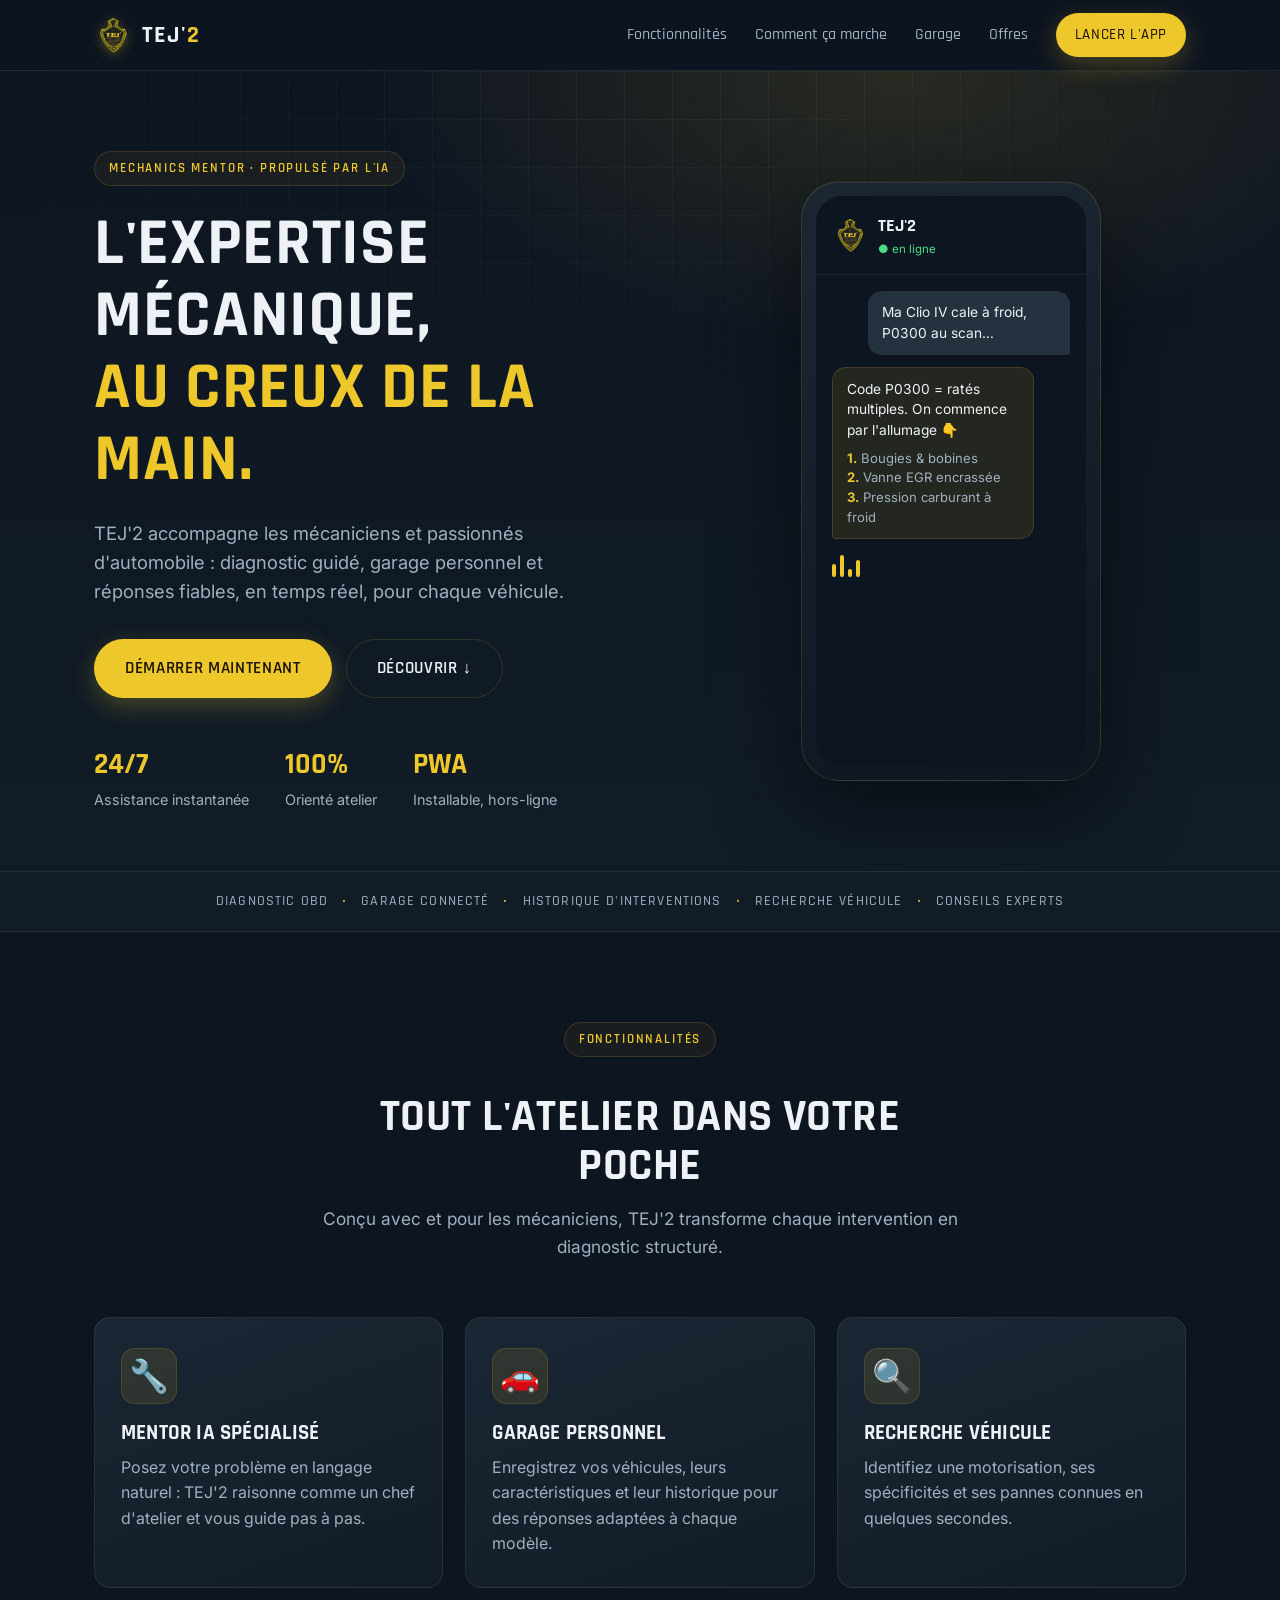
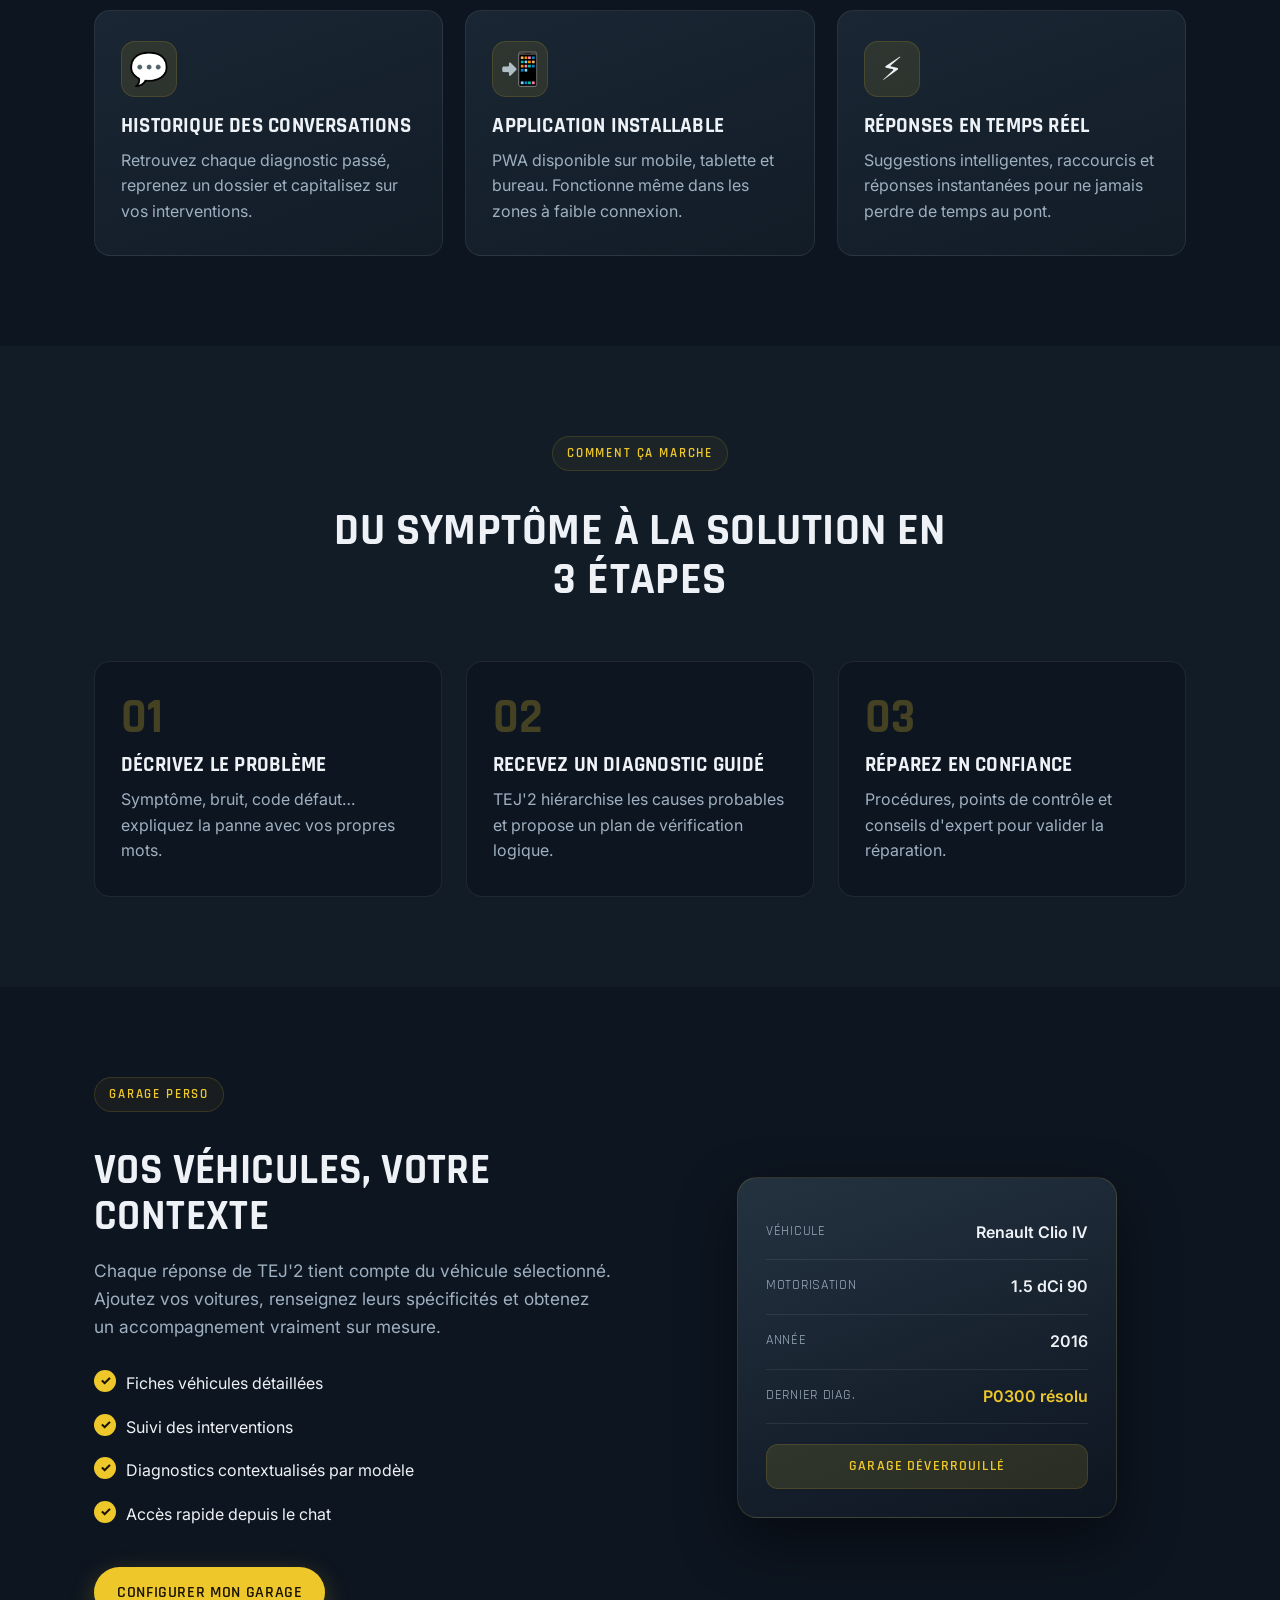
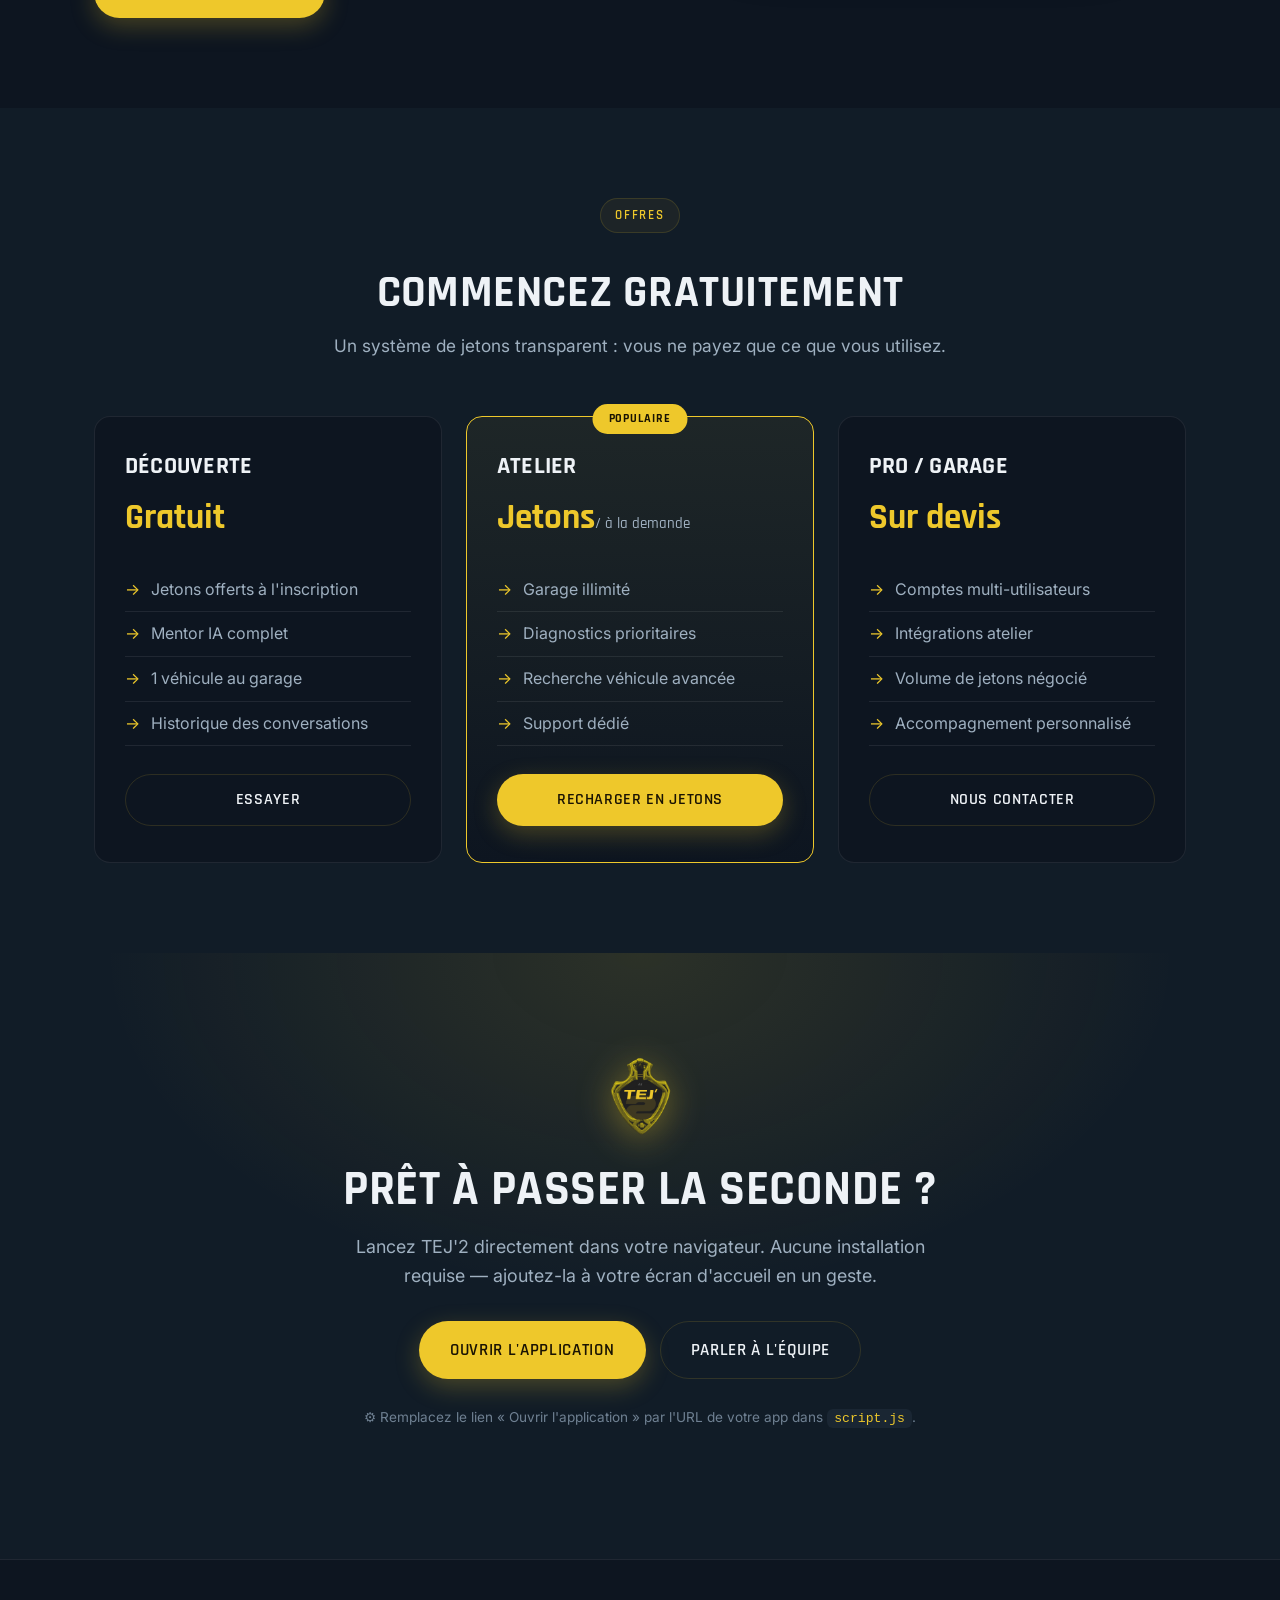
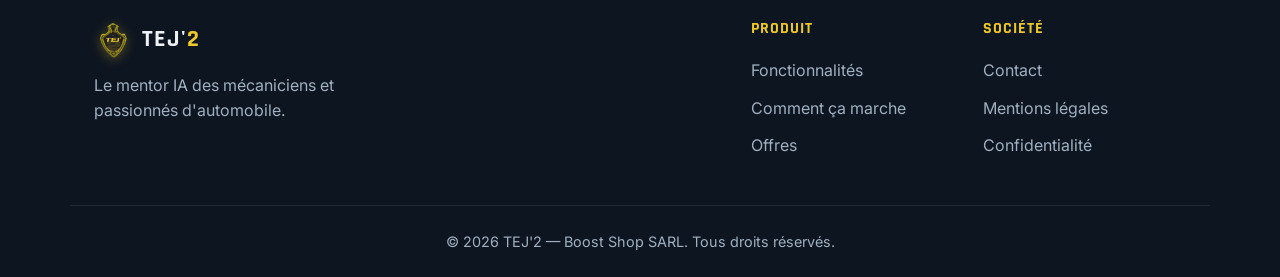
==== docs/index.html @ fa189ab8 "Init: site institutionnel TEJ'2 (GitHub Pages /docs) Site vitrine statique responsive (charte navy/o" ====
<!DOCTYPE html>
<html lang="fr">
<head>
  <meta charset="UTF-8" />
  <meta name="viewport" content="width=device-width, initial-scale=1.0" />
  <meta name="theme-color" content="#0d1520" />
  <title>TEJ'2 — Le mentor IA des mécaniciens</title>
  <meta name="description" content="TEJ'2 est l'assistant intelligent dédié à l'automobile : diagnostic guidé, garage personnel et expertise mécanique au creux de la main." />

  <!-- Open Graph -->
  <meta property="og:type" content="website" />
  <meta property="og:title" content="TEJ'2 — Le mentor IA des mécaniciens" />
  <meta property="og:description" content="Diagnostic guidé, garage personnel et expertise mécanique au creux de la main." />
  <meta property="og:image" content="assets/icon-512.png" />

  <link rel="icon" type="image/png" href="assets/tej-logo.png" />
  <link rel="apple-touch-icon" href="assets/apple-touch-icon.png" />

  <link rel="preconnect" href="https://fonts.googleapis.com" />
  <link rel="preconnect" href="https://fonts.gstatic.com" crossorigin />
  <link href="https://fonts.googleapis.com/css2?family=Rajdhani:wght@400;500;600;700&family=Inter:wght@400;500;600&display=swap" rel="stylesheet" />

  <link rel="stylesheet" href="styles.css" />
</head>
<body>

  <!-- ===== Header ===== -->
  <header class="site-header" id="header">
    <div class="container header-inner">
      <a href="#" class="brand" aria-label="TEJ'2 accueil">
        <img src="assets/tej-logo.png" alt="Logo TEJ'2" class="brand-logo" />
        <span class="brand-name">TEJ'<span class="accent">2</span></span>
      </a>

      <nav class="nav" id="nav">
        <a href="#features">Fonctionnalités</a>
        <a href="#how">Comment ça marche</a>
        <a href="#garage">Garage</a>
        <a href="#pricing">Offres</a>
        <a href="#download" class="btn btn-primary nav-cta">Lancer l'app</a>
      </nav>

      <button class="nav-toggle" id="navToggle" aria-label="Menu" aria-expanded="false">
        <span></span><span></span><span></span>
      </button>
    </div>
  </header>

  <!-- ===== Hero ===== -->
  <section class="hero">
    <div class="hero-grid-bg" aria-hidden="true"></div>
    <div class="container hero-inner">
      <div class="hero-content">
        <span class="eyebrow">Mechanics Mentor · Propulsé par l'IA</span>
        <h1>L'expertise mécanique,<br><span class="accent">au creux de la main.</span></h1>
        <p class="hero-sub">
          TEJ'2 accompagne les mécaniciens et passionnés d'automobile : diagnostic guidé,
          garage personnel et réponses fiables, en temps réel, pour chaque véhicule.
        </p>
        <div class="hero-actions">
          <a href="#download" class="btn btn-primary btn-lg">Démarrer maintenant</a>
          <a href="#features" class="btn btn-ghost btn-lg">Découvrir &darr;</a>
        </div>
        <ul class="hero-stats">
          <li><strong>24/7</strong><span>Assistance instantanée</span></li>
          <li><strong>100%</strong><span>Orienté atelier</span></li>
          <li><strong>PWA</strong><span>Installable, hors-ligne</span></li>
        </ul>
      </div>

      <div class="hero-visual" aria-hidden="true">
        <div class="phone">
          <div class="phone-glow"></div>
          <div class="phone-screen">
            <div class="chat-head">
              <img src="assets/tej-logo.png" alt="" />
              <div>
                <p class="ch-name">TEJ'2</p>
                <p class="ch-status">● en ligne</p>
              </div>
            </div>
            <div class="chat-body">
              <div class="bubble user">Ma Clio IV cale à froid, P0300 au scan…</div>
              <div class="bubble bot">
                Code P0300 = ratés multiples. On commence par l'allumage 👇
                <span class="bot-list">
                  <i>1.</i> Bougies & bobines<br>
                  <i>2.</i> Vanne EGR encrassée<br>
                  <i>3.</i> Pression carburant à froid
                </span>
              </div>
              <div class="bars"><span></span><span></span><span></span><span></span></div>
            </div>
          </div>
        </div>
      </div>
    </div>
  </section>

  <!-- ===== Trust strip ===== -->
  <div class="strip">
    <div class="container strip-inner">
      <span>Diagnostic OBD</span><span>•</span>
      <span>Garage connecté</span><span>•</span>
      <span>Historique d'interventions</span><span>•</span>
      <span>Recherche véhicule</span><span>•</span>
      <span>Conseils experts</span>
    </div>
  </div>

  <!-- ===== Features ===== -->
  <section class="section" id="features">
    <div class="container">
      <div class="section-head">
        <span class="eyebrow">Fonctionnalités</span>
        <h2>Tout l'atelier dans votre poche</h2>
        <p>Conçu avec et pour les mécaniciens, TEJ'2 transforme chaque intervention en diagnostic structuré.</p>
      </div>

      <div class="cards">
        <article class="card">
          <div class="card-icon">🔧</div>
          <h3>Mentor IA spécialisé</h3>
          <p>Posez votre problème en langage naturel : TEJ'2 raisonne comme un chef d'atelier et vous guide pas à pas.</p>
        </article>
        <article class="card">
          <div class="card-icon">🚗</div>
          <h3>Garage personnel</h3>
          <p>Enregistrez vos véhicules, leurs caractéristiques et leur historique pour des réponses adaptées à chaque modèle.</p>
        </article>
        <article class="card">
          <div class="card-icon">🔍</div>
          <h3>Recherche véhicule</h3>
          <p>Identifiez une motorisation, ses spécificités et ses pannes connues en quelques secondes.</p>
        </article>
        <article class="card">
          <div class="card-icon">💬</div>
          <h3>Historique des conversations</h3>
          <p>Retrouvez chaque diagnostic passé, reprenez un dossier et capitalisez sur vos interventions.</p>
        </article>
        <article class="card">
          <div class="card-icon">📲</div>
          <h3>Application installable</h3>
          <p>PWA disponible sur mobile, tablette et bureau. Fonctionne même dans les zones à faible connexion.</p>
        </article>
        <article class="card">
          <div class="card-icon">⚡</div>
          <h3>Réponses en temps réel</h3>
          <p>Suggestions intelligentes, raccourcis et réponses instantanées pour ne jamais perdre de temps au pont.</p>
        </article>
      </div>
    </div>
  </section>

  <!-- ===== How it works ===== -->
  <section class="section section-alt" id="how">
    <div class="container">
      <div class="section-head">
        <span class="eyebrow">Comment ça marche</span>
        <h2>Du symptôme à la solution en 3 étapes</h2>
      </div>

      <div class="steps">
        <div class="step">
          <span class="step-num">01</span>
          <h3>Décrivez le problème</h3>
          <p>Symptôme, bruit, code défaut… expliquez la panne avec vos propres mots.</p>
        </div>
        <div class="step">
          <span class="step-num">02</span>
          <h3>Recevez un diagnostic guidé</h3>
          <p>TEJ'2 hiérarchise les causes probables et propose un plan de vérification logique.</p>
        </div>
        <div class="step">
          <span class="step-num">03</span>
          <h3>Réparez en confiance</h3>
          <p>Procédures, points de contrôle et conseils d'expert pour valider la réparation.</p>
        </div>
      </div>
    </div>
  </section>

  <!-- ===== Garage showcase ===== -->
  <section class="section" id="garage">
    <div class="container split">
      <div class="split-text">
        <span class="eyebrow">Garage Perso</span>
        <h2>Vos véhicules, votre contexte</h2>
        <p>
          Chaque réponse de TEJ'2 tient compte du véhicule sélectionné. Ajoutez vos voitures,
          renseignez leurs spécificités et obtenez un accompagnement vraiment sur mesure.
        </p>
        <ul class="checklist">
          <li>Fiches véhicules détaillées</li>
          <li>Suivi des interventions</li>
          <li>Diagnostics contextualisés par modèle</li>
          <li>Accès rapide depuis le chat</li>
        </ul>
        <a href="#download" class="btn btn-primary">Configurer mon garage</a>
      </div>
      <div class="split-visual">
        <div class="garage-card">
          <div class="gc-row"><span class="gc-key">Véhicule</span><span class="gc-val">Renault Clio IV</span></div>
          <div class="gc-row"><span class="gc-key">Motorisation</span><span class="gc-val">1.5 dCi 90</span></div>
          <div class="gc-row"><span class="gc-key">Année</span><span class="gc-val">2016</span></div>
          <div class="gc-row"><span class="gc-key">Dernier diag.</span><span class="gc-val accent">P0300 résolu</span></div>
          <div class="gc-badge">Garage déverrouillé</div>
        </div>
      </div>
    </div>
  </section>

  <!-- ===== Pricing ===== -->
  <section class="section section-alt" id="pricing">
    <div class="container">
      <div class="section-head">
        <span class="eyebrow">Offres</span>
        <h2>Commencez gratuitement</h2>
        <p>Un système de jetons transparent : vous ne payez que ce que vous utilisez.</p>
      </div>

      <div class="pricing">
        <article class="plan">
          <h3>Découverte</h3>
          <p class="price">Gratuit</p>
          <ul>
            <li>Jetons offerts à l'inscription</li>
            <li>Mentor IA complet</li>
            <li>1 véhicule au garage</li>
            <li>Historique des conversations</li>
          </ul>
          <a href="#download" class="btn btn-ghost">Essayer</a>
        </article>

        <article class="plan plan-featured">
          <span class="plan-tag">Populaire</span>
          <h3>Atelier</h3>
          <p class="price">Jetons<span>/ à la demande</span></p>
          <ul>
            <li>Garage illimité</li>
            <li>Diagnostics prioritaires</li>
            <li>Recherche véhicule avancée</li>
            <li>Support dédié</li>
          </ul>
          <a href="#download" class="btn btn-primary">Recharger en jetons</a>
        </article>

        <article class="plan">
          <h3>Pro / Garage</h3>
          <p class="price">Sur devis</p>
          <ul>
            <li>Comptes multi-utilisateurs</li>
            <li>Intégrations atelier</li>
            <li>Volume de jetons négocié</li>
            <li>Accompagnement personnalisé</li>
          </ul>
          <a href="#contact" class="btn btn-ghost">Nous contacter</a>
        </article>
      </div>
    </div>
  </section>

  <!-- ===== Download / CTA ===== -->
  <section class="cta" id="download">
    <div class="container cta-inner">
      <img src="assets/tej-logo.png" alt="" class="cta-logo" />
      <h2>Prêt à passer la seconde&nbsp;?</h2>
      <p>Lancez TEJ'2 directement dans votre navigateur. Aucune installation requise — ajoutez-la à votre écran d'accueil en un geste.</p>
      <div class="hero-actions">
        <a href="#" class="btn btn-primary btn-lg" id="launchApp">Ouvrir l'application</a>
        <a href="#contact" class="btn btn-ghost btn-lg">Parler à l'équipe</a>
      </div>
      <p class="cta-note">⚙️ Remplacez le lien « Ouvrir l'application » par l'URL de votre app dans <code>script.js</code>.</p>
    </div>
  </section>

  <!-- ===== Footer ===== -->
  <footer class="footer" id="contact">
    <div class="container footer-inner">
      <div class="footer-brand">
        <a href="#" class="brand">
          <img src="assets/tej-logo.png" alt="Logo TEJ'2" class="brand-logo" />
          <span class="brand-name">TEJ'<span class="accent">2</span></span>
        </a>
        <p>Le mentor IA des mécaniciens et passionnés d'automobile.</p>
      </div>
      <div class="footer-cols">
        <div>
          <h4>Produit</h4>
          <a href="#features">Fonctionnalités</a>
          <a href="#how">Comment ça marche</a>
          <a href="#pricing">Offres</a>
        </div>
        <div>
          <h4>Société</h4>
          <a href="mailto:boostshop33@gmail.com">Contact</a>
          <a href="#">Mentions légales</a>
          <a href="#">Confidentialité</a>
        </div>
      </div>
    </div>
    <div class="container footer-bottom">
      <p>© <span id="year"></span> TEJ'2 — Boost Shop SARL. Tous droits réservés.</p>
    </div>
  </footer>

  <script src="script.js"></script>
</body>
</html>
---- docs/styles.css ----
/* ===== TEJ'2 — Institutional site ===== */
:root {
  --bg:        #0d1520;
  --bg-2:      #111c27;
  --panel:     #1a2633;
  --panel-2:   #243240;
  --line:      rgba(238, 200, 43, 0.14);
  --line-soft: rgba(255, 255, 255, 0.08);
  --gold:      #EEC82B;
  --gold-soft: #f5d444;
  --text:      #eef2f6;
  --muted:     #9fb0c0;
  --radius:    16px;
  --maxw:      1140px;
  --font-head: "Rajdhani", sans-serif;
  --font-body: "Inter", system-ui, sans-serif;
}

* { box-sizing: border-box; margin: 0; padding: 0; }

html { scroll-behavior: smooth; }

body {
  background: var(--bg);
  color: var(--text);
  font-family: var(--font-body);
  line-height: 1.6;
  -webkit-font-smoothing: antialiased;
  overflow-x: hidden;
}

.container { width: 100%; max-width: var(--maxw); margin: 0 auto; padding: 0 24px; }

h1, h2, h3, h4 { font-family: var(--font-head); font-weight: 700; line-height: 1.1; letter-spacing: 0.01em; }
.accent { color: var(--gold); }

a { color: inherit; text-decoration: none; }

::-webkit-scrollbar { width: 10px; }
::-webkit-scrollbar-track { background: var(--bg-2); }
::-webkit-scrollbar-thumb { background: rgba(238,200,43,0.3); border-radius: 6px; }

/* ===== Buttons ===== */
.btn {
  display: inline-flex; align-items: center; justify-content: center;
  gap: 8px; padding: 12px 22px; border-radius: 999px;
  font-family: var(--font-head); font-weight: 600; font-size: 1rem;
  text-transform: uppercase; letter-spacing: 0.04em;
  cursor: pointer; border: 1px solid transparent; transition: all .2s ease;
}
.btn-lg { padding: 15px 30px; font-size: 1.05rem; }
.btn-primary {
  background: var(--gold); color: #1a1303;
  box-shadow: 0 8px 24px rgba(238,200,43,0.25);
}
.btn-primary:hover { background: var(--gold-soft); transform: translateY(-2px); box-shadow: 0 12px 30px rgba(238,200,43,0.35); }
.btn-ghost { background: transparent; color: var(--text); border-color: var(--line); }
.btn-ghost:hover { border-color: var(--gold); color: var(--gold); }

/* ===== Header ===== */
.site-header {
  position: sticky; top: 0; z-index: 50;
  background: rgba(13,21,32,0.7);
  backdrop-filter: blur(14px);
  border-bottom: 1px solid var(--line-soft);
  transition: background .3s;
}
.site-header.scrolled { background: rgba(13,21,32,0.92); }
.header-inner { display: flex; align-items: center; justify-content: space-between; height: 70px; }
.brand { display: flex; align-items: center; gap: 10px; }
.brand-logo { width: 38px; height: 38px; object-fit: contain; filter: drop-shadow(0 2px 6px rgba(238,200,43,0.3)); }
.brand-name { font-family: var(--font-head); font-weight: 700; font-size: 1.5rem; letter-spacing: 0.04em; }

.nav { display: flex; align-items: center; gap: 28px; }
.nav a { font-family: var(--font-head); font-weight: 500; font-size: 1.02rem; color: var(--muted); transition: color .2s; }
.nav a:hover { color: var(--text); }
.nav .nav-cta { color: #1a1303; font-size: .95rem; padding: 9px 18px; }
.nav .nav-cta:hover { color: #1a1303; }

.nav-toggle { display: none; flex-direction: column; gap: 5px; background: none; border: 0; cursor: pointer; padding: 8px; }
.nav-toggle span { width: 24px; height: 2px; background: var(--text); border-radius: 2px; transition: .3s; }
.nav-toggle.open span:nth-child(1) { transform: translateY(7px) rotate(45deg); }
.nav-toggle.open span:nth-child(2) { opacity: 0; }
.nav-toggle.open span:nth-child(3) { transform: translateY(-7px) rotate(-45deg); }

/* ===== Hero ===== */
.hero { position: relative; padding: 80px 0 60px; overflow: hidden; }
.hero-grid-bg {
  position: absolute; inset: 0;
  background:
    radial-gradient(ellipse 60% 50% at 70% 0%, rgba(238,200,43,0.12), transparent 70%),
    linear-gradient(180deg, var(--bg) 0%, var(--bg-2) 100%);
}
.hero-grid-bg::after {
  content: ""; position: absolute; inset: 0;
  background-image:
    linear-gradient(var(--line-soft) 1px, transparent 1px),
    linear-gradient(90deg, var(--line-soft) 1px, transparent 1px);
  background-size: 48px 48px;
  mask-image: radial-gradient(ellipse 80% 60% at 50% 0%, #000, transparent 75%);
  opacity: .5;
}
.hero-inner { position: relative; display: grid; grid-template-columns: 1.1fr 0.9fr; gap: 48px; align-items: center; }
.eyebrow {
  display: inline-block; font-family: var(--font-head); font-weight: 600;
  text-transform: uppercase; letter-spacing: 0.14em; font-size: .82rem;
  color: var(--gold); padding: 6px 14px; border: 1px solid var(--line);
  border-radius: 999px; margin-bottom: 22px; background: rgba(238,200,43,0.05);
}
.hero h1 { font-size: clamp(2.4rem, 5.5vw, 4.1rem); text-transform: uppercase; }
.hero-sub { color: var(--muted); font-size: 1.15rem; margin: 22px 0 32px; max-width: 520px; }
.hero-actions { display: flex; flex-wrap: wrap; gap: 14px; }
.hero-stats { list-style: none; display: flex; gap: 36px; margin-top: 44px; }
.hero-stats li { display: flex; flex-direction: column; }
.hero-stats strong { font-family: var(--font-head); font-size: 1.8rem; color: var(--gold); }
.hero-stats span { color: var(--muted); font-size: .9rem; }

/* Phone mockup */
.hero-visual { display: flex; justify-content: center; }
.phone {
  position: relative; width: 300px; height: 600px;
  background: linear-gradient(160deg, #1c2733, #0e1620);
  border: 1px solid var(--line); border-radius: 38px; padding: 14px;
  box-shadow: 0 30px 80px rgba(0,0,0,0.5), inset 0 1px 0 rgba(255,255,255,0.05);
}
.phone-glow { position: absolute; inset: -40px; background: radial-gradient(circle at 50% 30%, rgba(238,200,43,0.25), transparent 60%); filter: blur(20px); z-index: -1; }
.phone-screen { height: 100%; background: var(--bg); border-radius: 26px; overflow: hidden; display: flex; flex-direction: column; }
.chat-head { display: flex; align-items: center; gap: 10px; padding: 16px; border-bottom: 1px solid var(--line-soft); }
.chat-head img { width: 36px; height: 36px; }
.ch-name { font-family: var(--font-head); font-weight: 700; font-size: 1.1rem; }
.ch-status { color: #4ade80; font-size: .72rem; }
.chat-body { flex: 1; padding: 16px; display: flex; flex-direction: column; gap: 12px; }
.bubble { max-width: 85%; padding: 11px 14px; border-radius: 14px; font-size: .86rem; line-height: 1.5; }
.bubble.user { align-self: flex-end; background: var(--panel-2); border-bottom-right-radius: 4px; }
.bubble.bot { align-self: flex-start; background: rgba(238,200,43,0.1); border: 1px solid var(--line); border-bottom-left-radius: 4px; }
.bot-list { display: block; margin-top: 8px; color: var(--muted); font-size: .82rem; }
.bot-list i { color: var(--gold); font-style: normal; font-weight: 700; }
.bars { display: flex; gap: 4px; align-items: flex-end; height: 22px; margin-top: 4px; }
.bars span { width: 4px; background: var(--gold); border-radius: 2px; animation: pulse 1s ease-in-out infinite alternate; }
.bars span:nth-child(1){ height: 60%; animation-delay: 0s; }
.bars span:nth-child(2){ height: 100%; animation-delay: .2s; }
.bars span:nth-child(3){ height: 40%; animation-delay: .4s; }
.bars span:nth-child(4){ height: 80%; animation-delay: .6s; }
@keyframes pulse { from { transform: scaleY(0.4); opacity: .5; } to { transform: scaleY(1); opacity: 1; } }

/* ===== Strip ===== */
.strip { background: var(--bg-2); border-top: 1px solid var(--line-soft); border-bottom: 1px solid var(--line-soft); }
.strip-inner { display: flex; flex-wrap: wrap; justify-content: center; gap: 14px; padding: 18px 24px; color: var(--muted); font-family: var(--font-head); font-weight: 500; text-transform: uppercase; letter-spacing: 0.08em; font-size: .9rem; }
.strip-inner span:nth-child(even) { color: var(--gold); }

/* ===== Sections ===== */
.section { padding: 90px 0; }
.section-alt { background: var(--bg-2); }
.section-head { text-align: center; max-width: 640px; margin: 0 auto 56px; }
.section-head h2 { font-size: clamp(2rem, 4vw, 2.8rem); text-transform: uppercase; margin: 14px 0; }
.section-head p { color: var(--muted); font-size: 1.08rem; }

/* Cards */
.cards { display: grid; grid-template-columns: repeat(3, 1fr); gap: 22px; }
.card {
  background: linear-gradient(160deg, var(--panel), var(--bg-2));
  border: 1px solid var(--line-soft); border-radius: var(--radius);
  padding: 30px 26px; transition: transform .25s, border-color .25s, box-shadow .25s;
}
.card:hover { transform: translateY(-6px); border-color: var(--line); box-shadow: 0 18px 40px rgba(0,0,0,0.4); }
.card-icon { font-size: 2rem; width: 56px; height: 56px; display: grid; place-items: center; border-radius: 14px; background: rgba(238,200,43,0.1); border: 1px solid var(--line); margin-bottom: 18px; }
.card h3 { font-size: 1.3rem; text-transform: uppercase; margin-bottom: 10px; }
.card p { color: var(--muted); }

/* Steps */
.steps { display: grid; grid-template-columns: repeat(3, 1fr); gap: 24px; }
.step { position: relative; padding: 32px 26px; border: 1px solid var(--line-soft); border-radius: var(--radius); background: var(--bg); }
.step-num { font-family: var(--font-head); font-weight: 700; font-size: 3rem; color: rgba(238,200,43,0.25); line-height: 1; }
.step h3 { font-size: 1.3rem; text-transform: uppercase; margin: 12px 0 10px; }
.step p { color: var(--muted); }

/* Split (garage) */
.split { display: grid; grid-template-columns: 1fr 1fr; gap: 56px; align-items: center; }
.split-text h2 { font-size: clamp(1.9rem, 4vw, 2.6rem); text-transform: uppercase; margin: 14px 0 18px; }
.split-text > p { color: var(--muted); font-size: 1.08rem; margin-bottom: 22px; }
.checklist { list-style: none; margin-bottom: 30px; }
.checklist li { padding: 9px 0 9px 32px; position: relative; color: var(--text); }
.checklist li::before { content: "✓"; position: absolute; left: 0; top: 8px; width: 22px; height: 22px; display: grid; place-items: center; background: var(--gold); color: #1a1303; border-radius: 50%; font-size: .8rem; font-weight: 800; }
.split-visual { display: flex; justify-content: center; }
.garage-card {
  width: 100%; max-width: 380px; background: linear-gradient(160deg, var(--panel-2), var(--bg));
  border: 1px solid var(--line); border-radius: 20px; padding: 28px;
  box-shadow: 0 24px 60px rgba(0,0,0,0.45);
}
.gc-row { display: flex; justify-content: space-between; padding: 14px 0; border-bottom: 1px solid var(--line-soft); }
.gc-row:last-of-type { border-bottom: 0; }
.gc-key { color: var(--muted); font-family: var(--font-head); text-transform: uppercase; letter-spacing: .05em; font-size: .9rem; }
.gc-val { font-weight: 600; }
.gc-badge { margin-top: 20px; text-align: center; padding: 10px; border-radius: 12px; background: rgba(238,200,43,0.12); border: 1px solid var(--line); color: var(--gold); font-family: var(--font-head); font-weight: 600; text-transform: uppercase; letter-spacing: .08em; font-size: .9rem; }

/* Pricing */
.pricing { display: grid; grid-template-columns: repeat(3, 1fr); gap: 24px; align-items: stretch; }
.plan { position: relative; background: var(--bg); border: 1px solid var(--line-soft); border-radius: var(--radius); padding: 36px 30px; display: flex; flex-direction: column; }
.plan-featured { border-color: var(--gold); background: linear-gradient(180deg, rgba(238,200,43,0.06), var(--bg)); transform: scale(1.03); }
.plan-tag { position: absolute; top: -13px; left: 50%; transform: translateX(-50%); background: var(--gold); color: #1a1303; font-family: var(--font-head); font-weight: 700; text-transform: uppercase; letter-spacing: .08em; font-size: .78rem; padding: 5px 16px; border-radius: 999px; }
.plan h3 { font-size: 1.5rem; text-transform: uppercase; }
.price { font-family: var(--font-head); font-weight: 700; font-size: 2.2rem; color: var(--gold); margin: 10px 0 22px; }
.price span { font-size: .95rem; color: var(--muted); font-weight: 500; }
.plan ul { list-style: none; margin-bottom: 28px; flex: 1; }
.plan li { padding: 9px 0 9px 26px; position: relative; color: var(--muted); border-bottom: 1px solid var(--line-soft); }
.plan li::before { content: "→"; position: absolute; left: 0; color: var(--gold); }
.plan .btn { width: 100%; }

/* CTA */
.cta { padding: 100px 0; text-align: center; background: radial-gradient(ellipse 60% 80% at 50% 0%, rgba(238,200,43,0.12), transparent 70%), var(--bg-2); }
.cta-inner { max-width: 680px; margin: 0 auto; }
.cta-logo { width: 84px; height: 84px; margin-bottom: 20px; filter: drop-shadow(0 6px 18px rgba(238,200,43,0.4)); }
.cta h2 { font-size: clamp(2rem, 5vw, 3rem); text-transform: uppercase; margin-bottom: 16px; }
.cta p { color: var(--muted); font-size: 1.12rem; margin-bottom: 30px; }
.cta .hero-actions { justify-content: center; }
.cta-note { font-size: .85rem !important; color: #6f8092 !important; margin-top: 28px; }
.cta-note code { background: var(--panel); padding: 2px 7px; border-radius: 6px; color: var(--gold); font-size: .82rem; }

/* Footer */
.footer { background: var(--bg); border-top: 1px solid var(--line-soft); padding-top: 60px; }
.footer-inner { display: grid; grid-template-columns: 1.4fr 1fr; gap: 48px; padding-bottom: 40px; }
.footer-brand p { color: var(--muted); margin-top: 14px; max-width: 320px; }
.footer-cols { display: grid; grid-template-columns: 1fr 1fr; gap: 30px; }
.footer-cols h4 { font-size: 1rem; text-transform: uppercase; color: var(--gold); margin-bottom: 14px; letter-spacing: .06em; }
.footer-cols a { display: block; color: var(--muted); padding: 6px 0; transition: color .2s; }
.footer-cols a:hover { color: var(--text); }
.footer-bottom { border-top: 1px solid var(--line-soft); padding: 24px; text-align: center; color: var(--muted); font-size: .9rem; }

/* ===== Reveal animation ===== */
.reveal { opacity: 0; transform: translateY(24px); transition: opacity .6s ease, transform .6s ease; }
.reveal.in { opacity: 1; transform: none; }

/* ===== Responsive ===== */
@media (max-width: 980px) {
  .hero-inner { grid-template-columns: 1fr; text-align: center; }
  .hero-sub { margin-left: auto; margin-right: auto; }
  .hero-actions, .hero-stats { justify-content: center; }
  .hero-visual { margin-top: 30px; }
  .cards, .steps, .pricing { grid-template-columns: repeat(2, 1fr); }
  .split { grid-template-columns: 1fr; gap: 36px; }
  .plan-featured { transform: none; }
}

@media (max-width: 720px) {
  .nav {
    position: fixed; inset: 70px 0 auto 0;
    flex-direction: column; gap: 0; padding: 12px 24px 24px;
    background: rgba(13,21,32,0.98); border-bottom: 1px solid var(--line-soft);
    transform: translateY(-120%); transition: transform .3s ease; align-items: stretch;
  }
  .nav.open { transform: translateY(0); }
  .nav a { padding: 14px 0; border-bottom: 1px solid var(--line-soft); }
  .nav .nav-cta { margin-top: 14px; }
  .nav-toggle { display: flex; }
  .cards, .steps, .pricing { grid-template-columns: 1fr; }
  .footer-inner { grid-template-columns: 1fr; gap: 32px; }
  .hero-stats { gap: 22px; }
  .section { padding: 64px 0; }
}
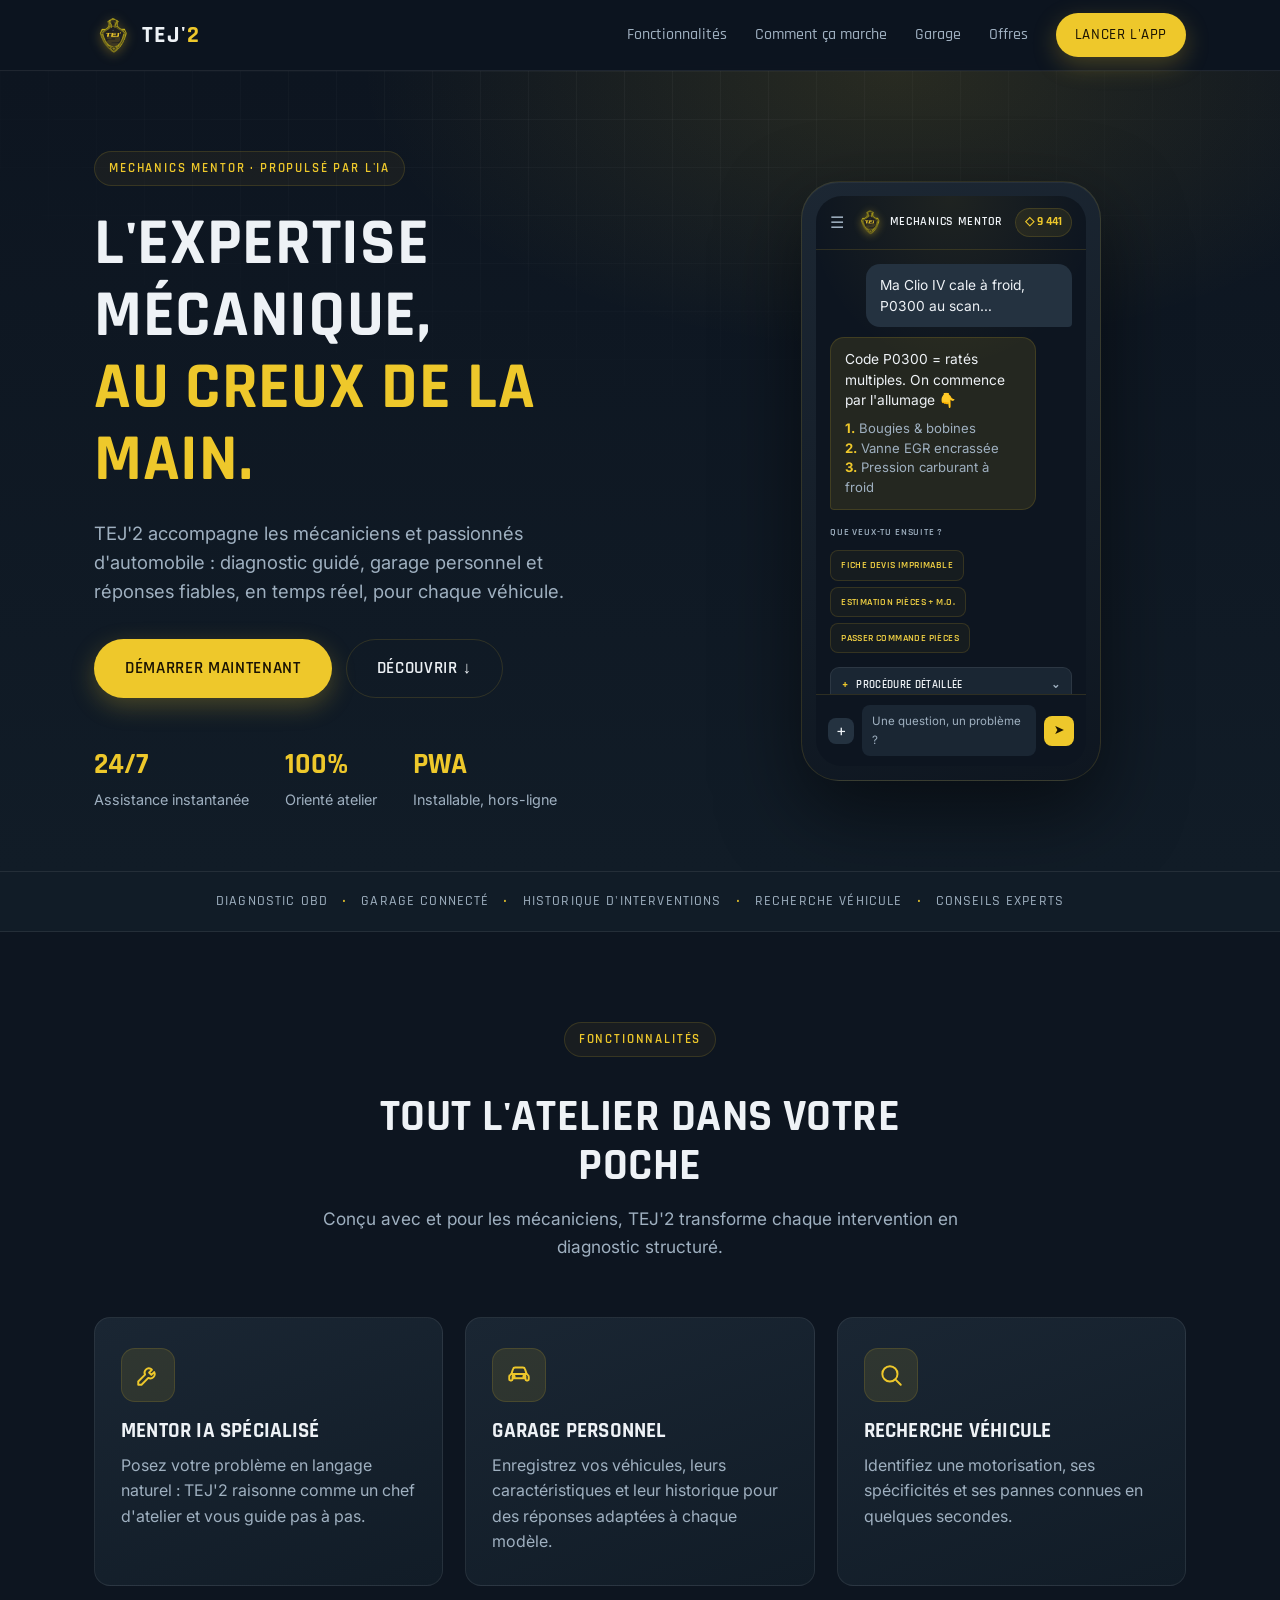
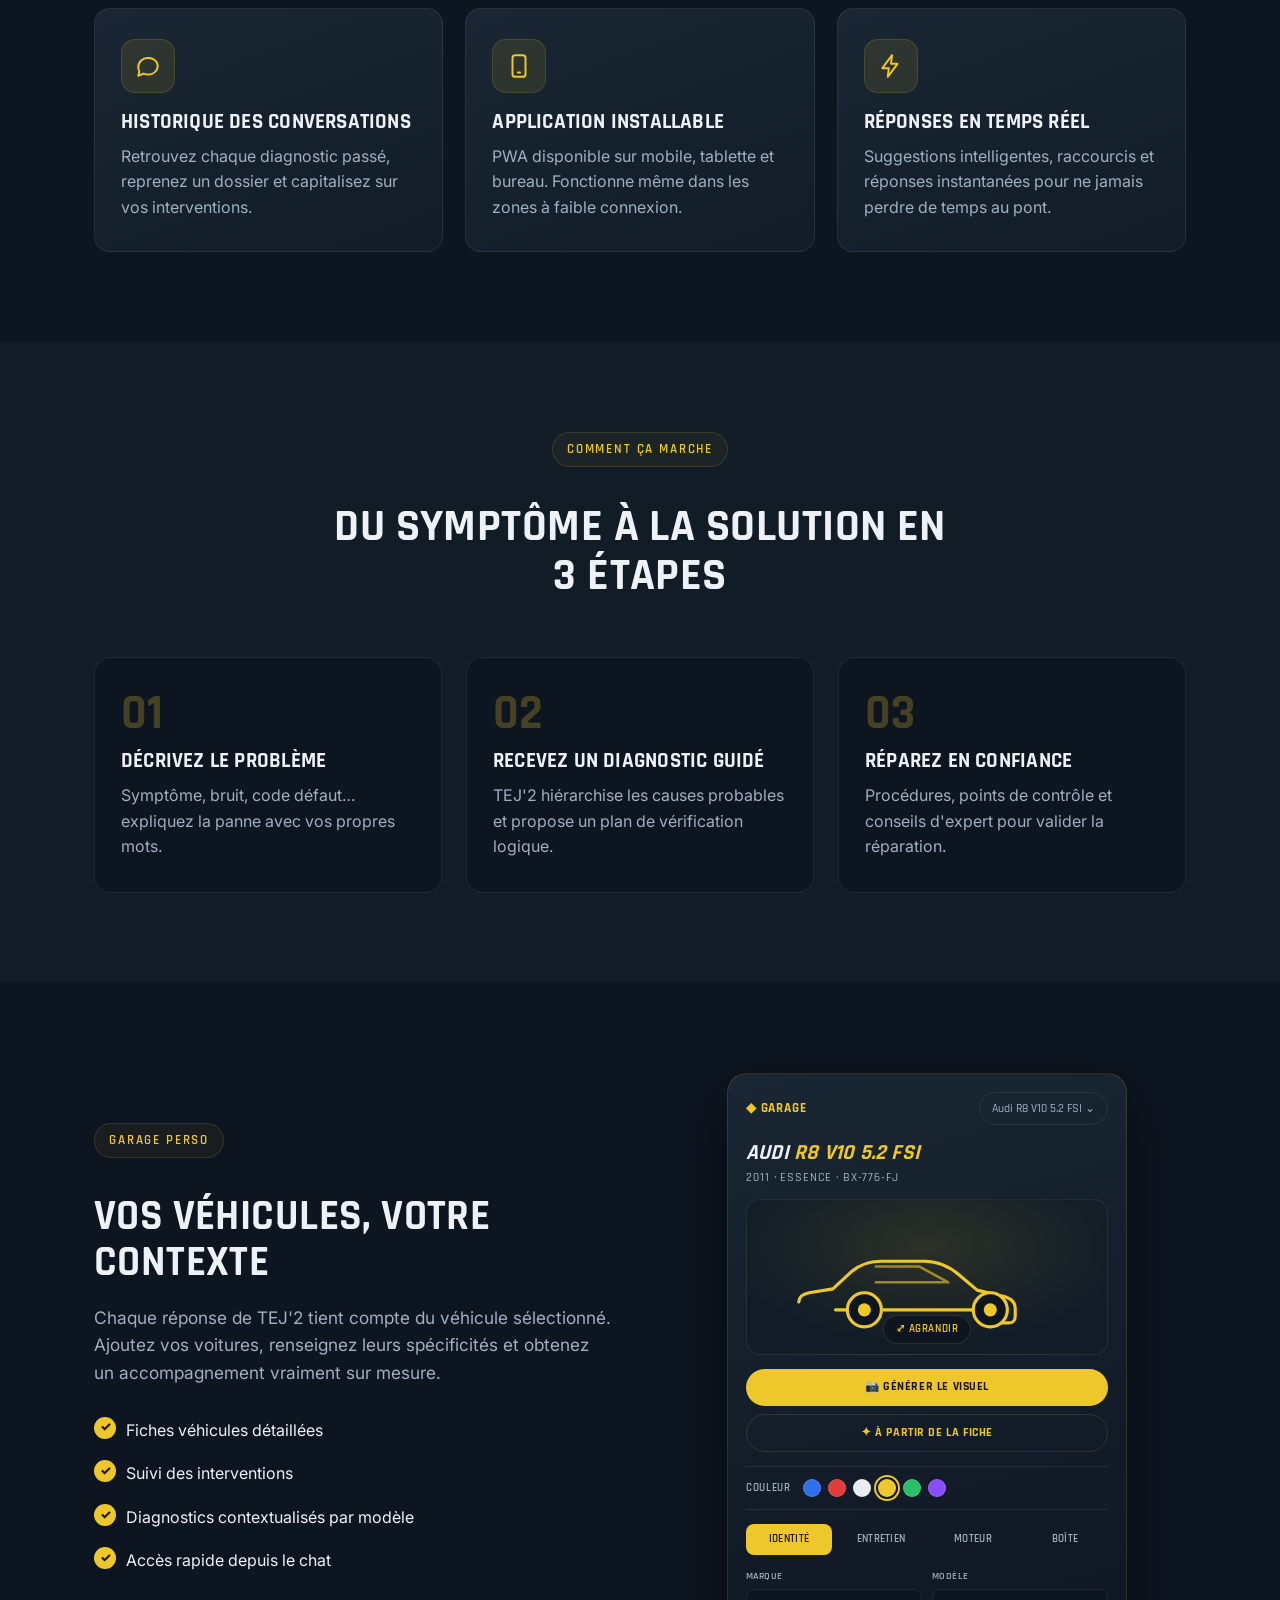
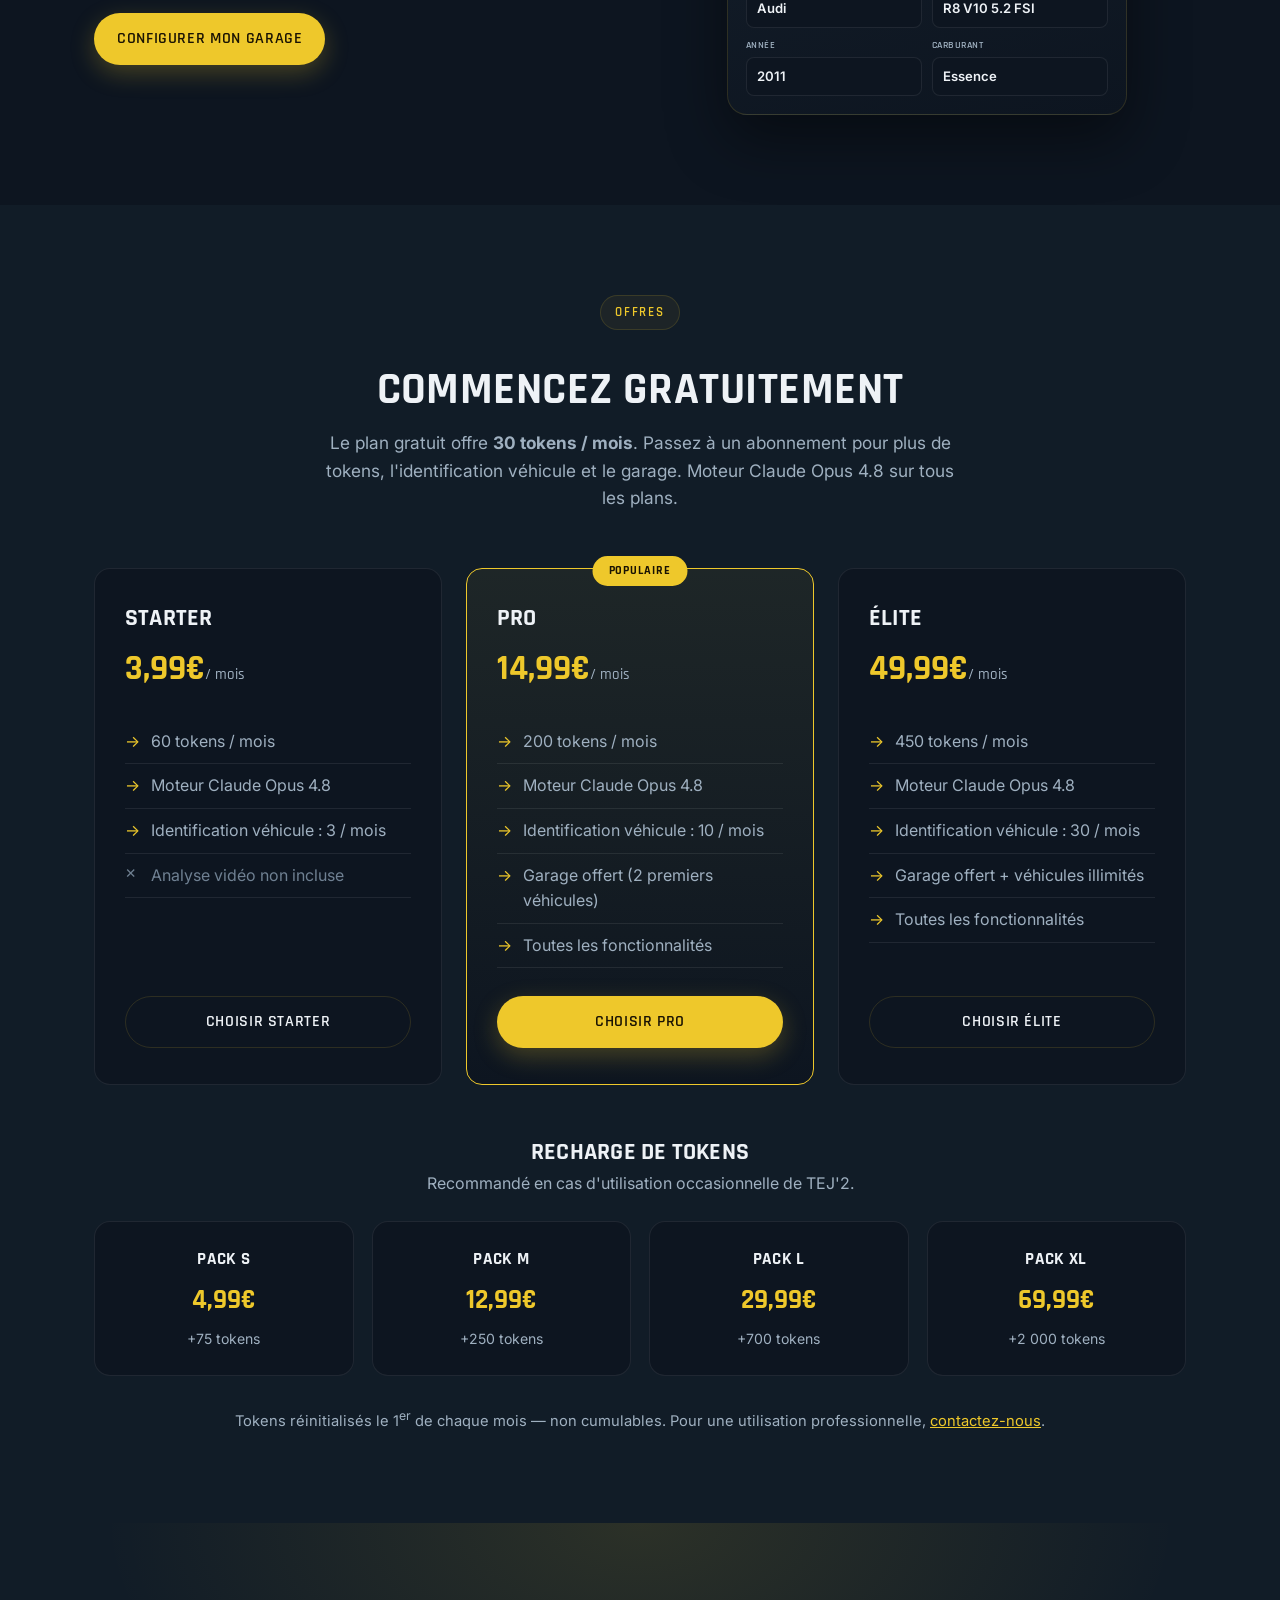
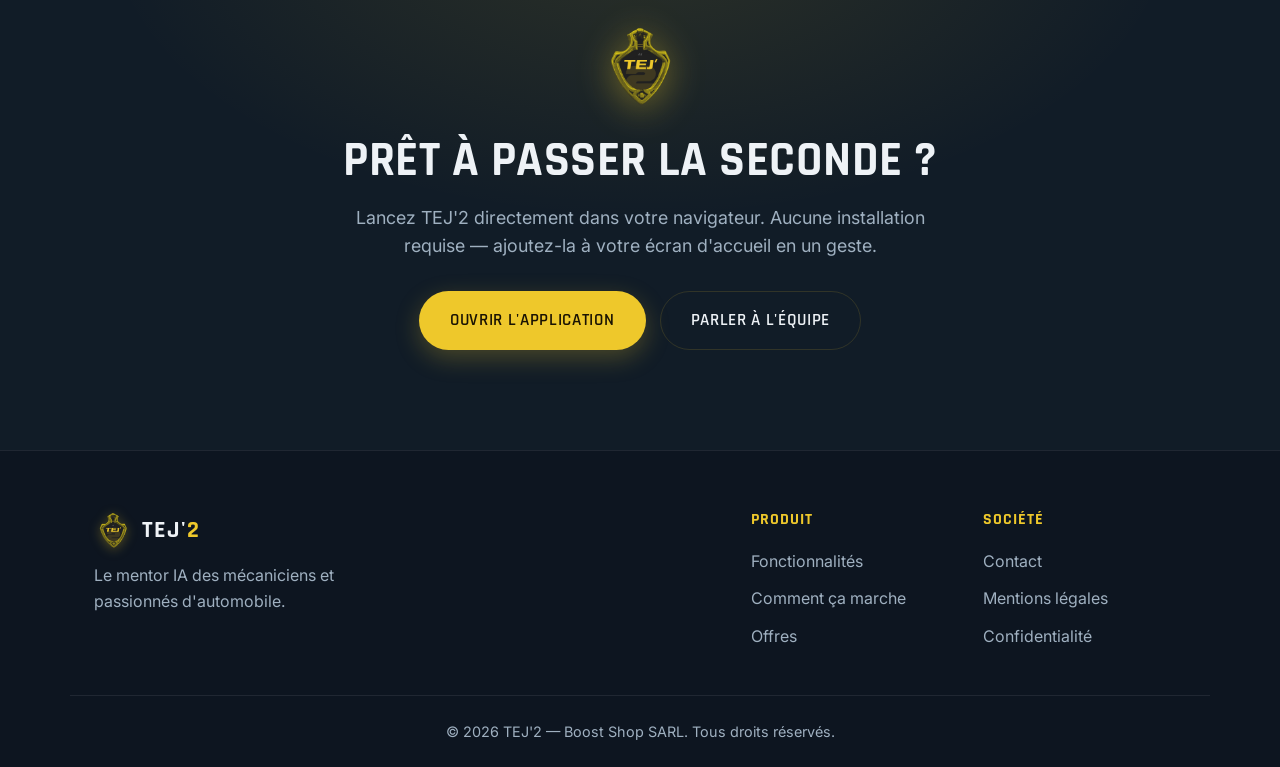
==== commit 633c76d0: "Refonte site TEJ'2 : offres réelles, pages légales, visuels app - Offres : abonnements Starter/Pro/É" ====
--- a/docs/index.html
+++ b/docs/index.html
@@ -72,24 +72,43 @@
         <div class="phone">
           <div class="phone-glow"></div>
           <div class="phone-screen">
-            <div class="chat-head">
-              <img src="assets/tej-logo.png" alt="" />
-              <div>
-                <p class="ch-name">TEJ'2</p>
-                <p class="ch-status">● en ligne</p>
+            <div class="app-bar">
+              <span class="app-bar-icon">☰</span>
+              <div class="app-bar-brand">
+                <img src="assets/tej-logo.png" alt="" />
+                <span>Mechanics Mentor</span>
               </div>
+              <span class="token-pill">◇ 9 441</span>
             </div>
             <div class="chat-body">
               <div class="bubble user">Ma Clio IV cale à froid, P0300 au scan…</div>
               <div class="bubble bot">
                 Code P0300 = ratés multiples. On commence par l'allumage 👇
                 <span class="bot-list">
-                  <i>1.</i> Bougies & bobines<br>
+                  <i>1.</i> Bougies &amp; bobines<br>
                   <i>2.</i> Vanne EGR encrassée<br>
                   <i>3.</i> Pression carburant à froid
                 </span>
               </div>
-              <div class="bars"><span></span><span></span><span></span><span></span></div>
+
+              <p class="chips-label">Que veux-tu ensuite ?</p>
+              <div class="chips">
+                <span class="chip">Fiche devis imprimable</span>
+                <span class="chip">Estimation pièces + M.O.</span>
+                <span class="chip">Passer commande pièces</span>
+              </div>
+
+              <div class="accordion">
+                <span class="acc-row"><span class="acc-plus">+</span> Procédure détaillée <span class="acc-chevron">⌄</span></span>
+                <span class="acc-row"><span class="acc-plus">+</span> Couples de serrage <span class="acc-chevron">⌄</span></span>
+                <span class="acc-row"><span class="acc-plus">+</span> Pièces à commander <span class="acc-chevron">⌄</span></span>
+                <span class="acc-row"><span class="acc-plus">+</span> Points de vigilance <span class="acc-chevron">⌄</span></span>
+              </div>
+            </div>
+            <div class="app-input">
+              <span class="ai-plus">+</span>
+              <span class="ai-field">Une question, un problème ?</span>
+              <span class="ai-send">➤</span>
             </div>
           </div>
         </div>
@@ -119,32 +138,44 @@
 
       <div class="cards">
         <article class="card">
-          <div class="card-icon">🔧</div>
+          <div class="card-icon">
+            <svg viewBox="0 0 24 24" fill="none" stroke="currentColor" stroke-width="1.8" stroke-linecap="round" stroke-linejoin="round" aria-hidden="true"><path d="M14.7 6.3a4 4 0 0 0-5.4 5.4L3 18v3h3l6.3-6.3a4 4 0 0 0 5.4-5.4l-2.6 2.6-2.1-2.1 2.6-2.6Z"/></svg>
+          </div>
           <h3>Mentor IA spécialisé</h3>
           <p>Posez votre problème en langage naturel : TEJ'2 raisonne comme un chef d'atelier et vous guide pas à pas.</p>
         </article>
         <article class="card">
-          <div class="card-icon">🚗</div>
+          <div class="card-icon">
+            <svg viewBox="0 0 24 24" fill="none" stroke="currentColor" stroke-width="1.8" stroke-linecap="round" stroke-linejoin="round" aria-hidden="true"><path d="M5 11l1.5-4.5A2 2 0 0 1 8.4 5h7.2a2 2 0 0 1 1.9 1.5L19 11"/><path d="M3 16v-2.5a2 2 0 0 1 1.3-1.9l.7-.6h14l.7.6A2 2 0 0 1 21 13.5V16a1 1 0 0 1-1 1h-1a1 1 0 0 1-1-1v-1H6v1a1 1 0 0 1-1 1H4a1 1 0 0 1-1-1Z"/><circle cx="7" cy="13.5" r="1"/><circle cx="17" cy="13.5" r="1"/></svg>
+          </div>
           <h3>Garage personnel</h3>
           <p>Enregistrez vos véhicules, leurs caractéristiques et leur historique pour des réponses adaptées à chaque modèle.</p>
         </article>
         <article class="card">
-          <div class="card-icon">🔍</div>
+          <div class="card-icon">
+            <svg viewBox="0 0 24 24" fill="none" stroke="currentColor" stroke-width="1.8" stroke-linecap="round" stroke-linejoin="round" aria-hidden="true"><circle cx="11" cy="11" r="7"/><path d="m21 21-4.3-4.3"/></svg>
+          </div>
           <h3>Recherche véhicule</h3>
           <p>Identifiez une motorisation, ses spécificités et ses pannes connues en quelques secondes.</p>
         </article>
         <article class="card">
-          <div class="card-icon">💬</div>
+          <div class="card-icon">
+            <svg viewBox="0 0 24 24" fill="none" stroke="currentColor" stroke-width="1.8" stroke-linecap="round" stroke-linejoin="round" aria-hidden="true"><path d="M21 11.5a8.4 8.4 0 0 1-9 8.4 9 9 0 0 1-4-.9L3 21l1-4a8.4 8.4 0 0 1-1-4 8.5 8.5 0 0 1 9-8.4 8.4 8.4 0 0 1 9 6.9Z"/></svg>
+          </div>
           <h3>Historique des conversations</h3>
           <p>Retrouvez chaque diagnostic passé, reprenez un dossier et capitalisez sur vos interventions.</p>
         </article>
         <article class="card">
-          <div class="card-icon">📲</div>
+          <div class="card-icon">
+            <svg viewBox="0 0 24 24" fill="none" stroke="currentColor" stroke-width="1.8" stroke-linecap="round" stroke-linejoin="round" aria-hidden="true"><rect x="6" y="2" width="12" height="20" rx="2.5"/><path d="M11 18h2"/></svg>
+          </div>
           <h3>Application installable</h3>
           <p>PWA disponible sur mobile, tablette et bureau. Fonctionne même dans les zones à faible connexion.</p>
         </article>
         <article class="card">
-          <div class="card-icon">⚡</div>
+          <div class="card-icon">
+            <svg viewBox="0 0 24 24" fill="none" stroke="currentColor" stroke-width="1.8" stroke-linecap="round" stroke-linejoin="round" aria-hidden="true"><path d="M13 2 4 14h6l-1 8 9-12h-6l1-8Z"/></svg>
+          </div>
           <h3>Réponses en temps réel</h3>
           <p>Suggestions intelligentes, raccourcis et réponses instantanées pour ne jamais perdre de temps au pont.</p>
         </article>
@@ -200,11 +231,58 @@
       </div>
       <div class="split-visual">
         <div class="garage-card">
-          <div class="gc-row"><span class="gc-key">Véhicule</span><span class="gc-val">Renault Clio IV</span></div>
-          <div class="gc-row"><span class="gc-key">Motorisation</span><span class="gc-val">1.5 dCi 90</span></div>
-          <div class="gc-row"><span class="gc-key">Année</span><span class="gc-val">2016</span></div>
-          <div class="gc-row"><span class="gc-key">Dernier diag.</span><span class="gc-val accent">P0300 résolu</span></div>
-          <div class="gc-badge">Garage déverrouillé</div>
+          <div class="garage-topbar">
+            <span class="gt-label">◆ Garage</span>
+            <span class="gt-select">Audi R8 V10 5.2 FSI ⌄</span>
+          </div>
+
+          <div class="garage-hero">
+            <h4 class="gh-title">AUDI <span class="accent">R8 V10 5.2 FSI</span></h4>
+            <p class="gh-meta">2011 · Essence · BX-776-FJ</p>
+            <div class="gh-photo">
+              <svg viewBox="0 0 220 90" fill="none" aria-hidden="true">
+                <path d="M12 64c0-4 3-6 8-7l18-3 14-13c6-5 13-8 22-8h34c10 0 19 4 27 11l13 11 16 4c8 1 13 4 13 10v6c0 3-2 5-5 5h-14" stroke="currentColor" stroke-width="2.4" stroke-linecap="round" stroke-linejoin="round"/>
+                <path d="M40 70h120" stroke="currentColor" stroke-width="2.4" stroke-linecap="round"/>
+                <circle cx="62" cy="70" r="13" fill="#0d1520" stroke="currentColor" stroke-width="2.4"/>
+                <circle cx="158" cy="70" r="13" fill="#0d1520" stroke="currentColor" stroke-width="2.4"/>
+                <circle cx="62" cy="70" r="5" fill="currentColor"/>
+                <circle cx="158" cy="70" r="5" fill="currentColor"/>
+                <path d="M70 37l34 0 22 12-56 0" stroke="currentColor" stroke-width="2" stroke-linejoin="round" opacity=".6"/>
+              </svg>
+              <span class="gh-zoom">⤢ Agrandir</span>
+            </div>
+          </div>
+
+          <div class="garage-actions">
+            <span class="gabtn primary">📷 Générer le visuel</span>
+            <span class="gabtn ghost">✦ À partir de la fiche</span>
+          </div>
+
+          <div class="garage-colors">
+            <span class="gc-caption">Couleur</span>
+            <span class="swatches">
+              <i style="background:#2f6fed"></i>
+              <i style="background:#e23b3b"></i>
+              <i style="background:#e9edf2"></i>
+              <i class="sel" style="background:var(--gold)"></i>
+              <i style="background:#2bbf6a"></i>
+              <i style="background:#8a4cff"></i>
+            </span>
+          </div>
+
+          <div class="garage-tabs">
+            <span class="gtab active">Identité</span>
+            <span class="gtab">Entretien</span>
+            <span class="gtab">Moteur</span>
+            <span class="gtab">Boîte</span>
+          </div>
+
+          <div class="garage-fields">
+            <div><label>Marque</label><span>Audi</span></div>
+            <div><label>Modèle</label><span>R8 V10 5.2 FSI</span></div>
+            <div><label>Année</label><span>2011</span></div>
+            <div><label>Carburant</label><span>Essence</span></div>
+          </div>
         </div>
       </div>
     </div>
@@ -216,47 +294,81 @@
       <div class="section-head">
         <span class="eyebrow">Offres</span>
         <h2>Commencez gratuitement</h2>
-        <p>Un système de jetons transparent : vous ne payez que ce que vous utilisez.</p>
+        <p>Le plan gratuit offre <strong>30 tokens / mois</strong>. Passez à un abonnement pour plus de tokens, l'identification véhicule et le garage. Moteur Claude&nbsp;Opus&nbsp;4.8 sur tous les plans.</p>
       </div>
 
       <div class="pricing">
         <article class="plan">
-          <h3>Découverte</h3>
-          <p class="price">Gratuit</p>
+          <h3>Starter</h3>
+          <p class="price">3,99€<span>/ mois</span></p>
           <ul>
-            <li>Jetons offerts à l'inscription</li>
-            <li>Mentor IA complet</li>
-            <li>1 véhicule au garage</li>
-            <li>Historique des conversations</li>
+            <li>60 tokens / mois</li>
+            <li>Moteur Claude Opus 4.8</li>
+            <li>Identification véhicule : 3 / mois</li>
+            <li class="li-off">Analyse vidéo non incluse</li>
           </ul>
-          <a href="#download" class="btn btn-ghost">Essayer</a>
+          <a href="#download" class="btn btn-ghost">Choisir Starter</a>
         </article>
 
         <article class="plan plan-featured">
           <span class="plan-tag">Populaire</span>
-          <h3>Atelier</h3>
-          <p class="price">Jetons<span>/ à la demande</span></p>
+          <h3>Pro</h3>
+          <p class="price">14,99€<span>/ mois</span></p>
           <ul>
-            <li>Garage illimité</li>
-            <li>Diagnostics prioritaires</li>
-            <li>Recherche véhicule avancée</li>
-            <li>Support dédié</li>
+            <li>200 tokens / mois</li>
+            <li>Moteur Claude Opus 4.8</li>
+            <li>Identification véhicule : 10 / mois</li>
+            <li>Garage offert (2 premiers véhicules)</li>
+            <li>Toutes les fonctionnalités</li>
           </ul>
-          <a href="#download" class="btn btn-primary">Recharger en jetons</a>
+          <a href="#download" class="btn btn-primary">Choisir Pro</a>
         </article>
 
         <article class="plan">
-          <h3>Pro / Garage</h3>
-          <p class="price">Sur devis</p>
+          <h3>Élite</h3>
+          <p class="price">49,99€<span>/ mois</span></p>
           <ul>
-            <li>Comptes multi-utilisateurs</li>
-            <li>Intégrations atelier</li>
-            <li>Volume de jetons négocié</li>
-            <li>Accompagnement personnalisé</li>
+            <li>450 tokens / mois</li>
+            <li>Moteur Claude Opus 4.8</li>
+            <li>Identification véhicule : 30 / mois</li>
+            <li>Garage offert + véhicules illimités</li>
+            <li>Toutes les fonctionnalités</li>
           </ul>
-          <a href="#contact" class="btn btn-ghost">Nous contacter</a>
-        </article>
-      </div>
+          <a href="#download" class="btn btn-ghost">Choisir Élite</a>
+        </article>
+      </div>
+
+      <div class="packs-head">
+        <h3>Recharge de tokens</h3>
+        <p>Recommandé en cas d'utilisation occasionnelle de TEJ'2.</p>
+      </div>
+      <div class="packs">
+        <article class="pack">
+          <span class="pack-name">Pack S</span>
+          <span class="pack-price">4,99€</span>
+          <span class="pack-tokens">+75 tokens</span>
+        </article>
+        <article class="pack">
+          <span class="pack-name">Pack M</span>
+          <span class="pack-price">12,99€</span>
+          <span class="pack-tokens">+250 tokens</span>
+        </article>
+        <article class="pack">
+          <span class="pack-name">Pack L</span>
+          <span class="pack-price">29,99€</span>
+          <span class="pack-tokens">+700 tokens</span>
+        </article>
+        <article class="pack">
+          <span class="pack-name">Pack XL</span>
+          <span class="pack-price">69,99€</span>
+          <span class="pack-tokens">+2 000 tokens</span>
+        </article>
+      </div>
+
+      <p class="pricing-note">
+        Tokens réinitialisés le 1<sup>er</sup> de chaque mois — non cumulables.
+        Pour une utilisation professionnelle, <a href="#contact">contactez-nous</a>.
+      </p>
     </div>
   </section>
 
@@ -270,7 +382,6 @@
         <a href="#" class="btn btn-primary btn-lg" id="launchApp">Ouvrir l'application</a>
         <a href="#contact" class="btn btn-ghost btn-lg">Parler à l'équipe</a>
       </div>
-      <p class="cta-note">⚙️ Remplacez le lien « Ouvrir l'application » par l'URL de votre app dans <code>script.js</code>.</p>
     </div>
   </section>
 
@@ -294,8 +405,8 @@
         <div>
           <h4>Société</h4>
           <a href="mailto:boostshop33@gmail.com">Contact</a>
-          <a href="#">Mentions légales</a>
-          <a href="#">Confidentialité</a>
+          <a href="mentions-legales.html">Mentions légales</a>
+          <a href="confidentialite.html">Confidentialité</a>
         </div>
       </div>
     </div>
--- a/docs/styles.css
+++ b/docs/styles.css
@@ -124,12 +124,34 @@
   box-shadow: 0 30px 80px rgba(0,0,0,0.5), inset 0 1px 0 rgba(255,255,255,0.05);
 }
 .phone-glow { position: absolute; inset: -40px; background: radial-gradient(circle at 50% 30%, rgba(238,200,43,0.25), transparent 60%); filter: blur(20px); z-index: -1; }
-.phone-screen { height: 100%; background: var(--bg); border-radius: 26px; overflow: hidden; display: flex; flex-direction: column; }
-.chat-head { display: flex; align-items: center; gap: 10px; padding: 16px; border-bottom: 1px solid var(--line-soft); }
-.chat-head img { width: 36px; height: 36px; }
-.ch-name { font-family: var(--font-head); font-weight: 700; font-size: 1.1rem; }
-.ch-status { color: #4ade80; font-size: .72rem; }
-.chat-body { flex: 1; padding: 16px; display: flex; flex-direction: column; gap: 12px; }
+.phone-screen { height: 100%; background: radial-gradient(ellipse 90% 50% at 50% 0%, rgba(238,200,43,0.08), transparent 60%), var(--bg); border-radius: 26px; overflow: hidden; display: flex; flex-direction: column; }
+
+/* App top bar */
+.app-bar { display: flex; align-items: center; justify-content: space-between; padding: 12px 14px; border-bottom: 1px solid var(--line); }
+.app-bar-icon { color: var(--muted); font-size: 1rem; }
+.app-bar-brand { display: flex; align-items: center; gap: 7px; }
+.app-bar-brand img { width: 26px; height: 26px; filter: drop-shadow(0 1px 4px rgba(238,200,43,0.4)); }
+.app-bar-brand span { font-family: var(--font-head); font-weight: 600; font-size: .74rem; text-transform: uppercase; letter-spacing: .06em; color: var(--text); }
+.token-pill { font-family: var(--font-head); font-weight: 700; font-size: .74rem; color: var(--gold); padding: 4px 9px; border: 1px solid var(--line); border-radius: 999px; background: rgba(238,200,43,0.08); }
+
+.chat-body { flex: 1; padding: 14px; display: flex; flex-direction: column; gap: 10px; overflow: hidden; }
+
+/* Suggestion chips */
+.chips-label { font-family: var(--font-head); font-weight: 600; text-transform: uppercase; letter-spacing: .08em; font-size: .64rem; color: var(--muted); margin-top: 4px; }
+.chips { display: flex; flex-wrap: wrap; gap: 6px; }
+.chip { font-family: var(--font-head); font-weight: 600; font-size: .64rem; text-transform: uppercase; letter-spacing: .04em; color: var(--gold-soft); padding: 6px 10px; border: 1px solid var(--line); border-radius: 8px; background: rgba(238,200,43,0.04); }
+
+/* Accordion rows */
+.accordion { display: flex; flex-direction: column; gap: 6px; margin-top: 4px; }
+.acc-row { display: flex; align-items: center; gap: 8px; font-family: var(--font-head); font-weight: 600; font-size: .68rem; text-transform: uppercase; letter-spacing: .03em; color: var(--text); padding: 9px 11px; border: 1px solid var(--line-soft); border-radius: 9px; background: var(--panel); }
+.acc-plus { color: var(--gold); font-weight: 700; }
+.acc-chevron { margin-left: auto; color: var(--muted); }
+
+/* App input bar */
+.app-input { display: flex; align-items: center; gap: 8px; padding: 10px 12px; border-top: 1px solid var(--line); }
+.ai-plus { width: 26px; height: 26px; display: grid; place-items: center; border-radius: 8px; background: var(--panel-2); color: var(--text); font-size: 1rem; }
+.ai-field { flex: 1; color: var(--muted); font-size: .72rem; padding: 7px 10px; background: var(--panel); border-radius: 8px; }
+.ai-send { width: 30px; height: 30px; display: grid; place-items: center; border-radius: 8px; background: var(--gold); color: #1a1303; font-size: .8rem; }
 .bubble { max-width: 85%; padding: 11px 14px; border-radius: 14px; font-size: .86rem; line-height: 1.5; }
 .bubble.user { align-self: flex-end; background: var(--panel-2); border-bottom-right-radius: 4px; }
 .bubble.bot { align-self: flex-start; background: rgba(238,200,43,0.1); border: 1px solid var(--line); border-bottom-left-radius: 4px; }
@@ -163,7 +185,9 @@
   padding: 30px 26px; transition: transform .25s, border-color .25s, box-shadow .25s;
 }
 .card:hover { transform: translateY(-6px); border-color: var(--line); box-shadow: 0 18px 40px rgba(0,0,0,0.4); }
-.card-icon { font-size: 2rem; width: 56px; height: 56px; display: grid; place-items: center; border-radius: 14px; background: rgba(238,200,43,0.1); border: 1px solid var(--line); margin-bottom: 18px; }
+.card-icon { width: 54px; height: 54px; display: grid; place-items: center; border-radius: 14px; background: rgba(238,200,43,0.1); border: 1px solid var(--line); margin-bottom: 18px; color: var(--gold); }
+.card-icon svg { width: 26px; height: 26px; }
+.card:hover .card-icon { background: rgba(238,200,43,0.16); }
 .card h3 { font-size: 1.3rem; text-transform: uppercase; margin-bottom: 10px; }
 .card p { color: var(--muted); }
 
@@ -183,15 +207,45 @@
 .checklist li::before { content: "✓"; position: absolute; left: 0; top: 8px; width: 22px; height: 22px; display: grid; place-items: center; background: var(--gold); color: #1a1303; border-radius: 50%; font-size: .8rem; font-weight: 800; }
 .split-visual { display: flex; justify-content: center; }
 .garage-card {
-  width: 100%; max-width: 380px; background: linear-gradient(160deg, var(--panel-2), var(--bg));
-  border: 1px solid var(--line); border-radius: 20px; padding: 28px;
+  width: 100%; max-width: 400px;
+  background: linear-gradient(165deg, var(--panel), var(--bg));
+  border: 1px solid var(--line); border-radius: 20px; padding: 18px;
   box-shadow: 0 24px 60px rgba(0,0,0,0.45);
 }
-.gc-row { display: flex; justify-content: space-between; padding: 14px 0; border-bottom: 1px solid var(--line-soft); }
-.gc-row:last-of-type { border-bottom: 0; }
-.gc-key { color: var(--muted); font-family: var(--font-head); text-transform: uppercase; letter-spacing: .05em; font-size: .9rem; }
-.gc-val { font-weight: 600; }
-.gc-badge { margin-top: 20px; text-align: center; padding: 10px; border-radius: 12px; background: rgba(238,200,43,0.12); border: 1px solid var(--line); color: var(--gold); font-family: var(--font-head); font-weight: 600; text-transform: uppercase; letter-spacing: .08em; font-size: .9rem; }
+.garage-topbar { display: flex; align-items: center; justify-content: space-between; margin-bottom: 16px; }
+.gt-label { font-family: var(--font-head); font-weight: 700; text-transform: uppercase; letter-spacing: .06em; font-size: .82rem; color: var(--gold); }
+.gt-select { font-family: var(--font-head); font-weight: 500; font-size: .76rem; color: var(--muted); padding: 6px 12px; border: 1px solid var(--line-soft); border-radius: 999px; }
+
+.garage-hero { margin-bottom: 14px; }
+.gh-title { font-size: 1.35rem; text-transform: uppercase; font-style: italic; letter-spacing: .01em; }
+.gh-meta { color: var(--muted); font-family: var(--font-head); font-weight: 500; text-transform: uppercase; letter-spacing: .08em; font-size: .72rem; margin: 4px 0 12px; }
+.gh-photo {
+  position: relative; border-radius: 14px; padding: 18px 16px;
+  background: radial-gradient(ellipse 80% 90% at 50% 30%, rgba(238,200,43,0.12), transparent 70%), var(--bg-2);
+  border: 1px solid var(--line-soft); color: var(--gold); display: grid; place-items: center;
+}
+.gh-photo svg { width: 88%; height: auto; }
+.gh-zoom { position: absolute; bottom: 10px; left: 50%; transform: translateX(-50%); font-family: var(--font-head); font-weight: 600; font-size: .68rem; text-transform: uppercase; letter-spacing: .05em; color: var(--gold); padding: 5px 12px; border: 1px solid var(--line); border-radius: 999px; background: rgba(13,21,32,0.85); }
+
+.garage-actions { display: flex; flex-direction: column; gap: 8px; margin-bottom: 14px; }
+.gabtn { text-align: center; font-family: var(--font-head); font-weight: 700; text-transform: uppercase; letter-spacing: .05em; font-size: .72rem; padding: 9px; border-radius: 999px; }
+.gabtn.primary { background: var(--gold); color: #1a1303; }
+.gabtn.ghost { border: 1px solid var(--line); color: var(--gold); }
+
+.garage-colors { display: flex; align-items: center; gap: 12px; padding: 12px 0; border-top: 1px solid var(--line-soft); border-bottom: 1px solid var(--line-soft); margin-bottom: 14px; }
+.gc-caption { font-family: var(--font-head); font-weight: 600; text-transform: uppercase; letter-spacing: .06em; font-size: .68rem; color: var(--muted); }
+.swatches { display: flex; gap: 7px; }
+.swatches i { width: 18px; height: 18px; border-radius: 50%; display: inline-block; border: 1px solid rgba(255,255,255,0.15); }
+.swatches i.sel { box-shadow: 0 0 0 2px var(--bg), 0 0 0 4px var(--gold); }
+
+.garage-tabs { display: flex; gap: 6px; margin-bottom: 14px; }
+.gtab { flex: 1; text-align: center; font-family: var(--font-head); font-weight: 600; text-transform: uppercase; letter-spacing: .03em; font-size: .66rem; color: var(--muted); padding: 7px 4px; border-radius: 8px; }
+.gtab.active { background: var(--gold); color: #1a1303; }
+
+.garage-fields { display: grid; grid-template-columns: 1fr 1fr; gap: 10px; }
+.garage-fields div { display: flex; flex-direction: column; gap: 4px; }
+.garage-fields label { font-family: var(--font-head); font-weight: 600; text-transform: uppercase; letter-spacing: .05em; font-size: .6rem; color: var(--muted); }
+.garage-fields span { font-size: .82rem; font-weight: 600; padding: 8px 10px; background: var(--bg); border: 1px solid var(--line-soft); border-radius: 8px; }
 
 /* Pricing */
 .pricing { display: grid; grid-template-columns: repeat(3, 1fr); gap: 24px; align-items: stretch; }
@@ -204,7 +258,26 @@
 .plan ul { list-style: none; margin-bottom: 28px; flex: 1; }
 .plan li { padding: 9px 0 9px 26px; position: relative; color: var(--muted); border-bottom: 1px solid var(--line-soft); }
 .plan li::before { content: "→"; position: absolute; left: 0; color: var(--gold); }
+.plan li.li-off { color: #6f8092; }
+.plan li.li-off::before { content: "✕"; color: #6f8092; font-size: .85rem; }
 .plan .btn { width: 100%; }
+
+/* Token packs */
+.packs-head { text-align: center; margin: 54px 0 24px; }
+.packs-head h3 { font-size: 1.5rem; text-transform: uppercase; }
+.packs-head p { color: var(--muted); margin-top: 6px; }
+.packs { display: grid; grid-template-columns: repeat(4, 1fr); gap: 18px; }
+.pack {
+  display: flex; flex-direction: column; align-items: center; gap: 6px;
+  background: var(--bg); border: 1px solid var(--line-soft); border-radius: var(--radius);
+  padding: 24px 18px; transition: border-color .2s, transform .2s;
+}
+.pack:hover { border-color: var(--gold); transform: translateY(-4px); }
+.pack-name { font-family: var(--font-head); font-weight: 700; text-transform: uppercase; letter-spacing: .04em; font-size: 1.05rem; }
+.pack-price { font-family: var(--font-head); font-weight: 700; font-size: 1.7rem; color: var(--gold); }
+.pack-tokens { color: var(--muted); font-size: .88rem; }
+.pricing-note { text-align: center; color: var(--muted); font-size: .92rem; margin-top: 30px; }
+.pricing-note a { color: var(--gold); text-decoration: underline; }
 
 /* CTA */
 .cta { padding: 100px 0; text-align: center; background: radial-gradient(ellipse 60% 80% at 50% 0%, rgba(238,200,43,0.12), transparent 70%), var(--bg-2); }
@@ -226,6 +299,23 @@
 .footer-cols a:hover { color: var(--text); }
 .footer-bottom { border-top: 1px solid var(--line-soft); padding: 24px; text-align: center; color: var(--muted); font-size: .9rem; }
 
+/* ===== Legal pages ===== */
+.legal { padding: 60px 0 80px; }
+.legal-inner { max-width: 820px; margin: 0 auto; }
+.legal h1 { font-size: clamp(2rem, 4vw, 2.8rem); text-transform: uppercase; margin-bottom: 8px; }
+.legal .updated { color: var(--muted); font-size: .9rem; margin-bottom: 40px; }
+.legal h2 { font-size: 1.35rem; text-transform: uppercase; color: var(--gold); margin: 36px 0 12px; }
+.legal h3 { font-size: 1.05rem; text-transform: uppercase; margin: 22px 0 8px; }
+.legal p, .legal li { color: var(--muted); margin-bottom: 12px; }
+.legal ul { padding-left: 22px; margin-bottom: 16px; }
+.legal a { color: var(--gold); text-decoration: underline; }
+.legal .todo { color: var(--gold-soft); background: rgba(238,200,43,0.08); border: 1px dashed var(--line); border-radius: 6px; padding: 1px 7px; font-size: .9em; }
+.legal-back { display: inline-flex; align-items: center; gap: 8px; color: var(--muted); font-family: var(--font-head); font-weight: 600; text-transform: uppercase; letter-spacing: .05em; font-size: .85rem; margin-bottom: 28px; }
+.legal-back:hover { color: var(--gold); }
+.legal table { width: 100%; border-collapse: collapse; margin-bottom: 16px; }
+.legal th, .legal td { text-align: left; padding: 10px 12px; border-bottom: 1px solid var(--line-soft); color: var(--muted); font-size: .95rem; }
+.legal th { font-family: var(--font-head); text-transform: uppercase; letter-spacing: .04em; color: var(--text); font-size: .82rem; width: 38%; }
+
 /* ===== Reveal animation ===== */
 .reveal { opacity: 0; transform: translateY(24px); transition: opacity .6s ease, transform .6s ease; }
 .reveal.in { opacity: 1; transform: none; }
@@ -236,7 +326,7 @@
   .hero-sub { margin-left: auto; margin-right: auto; }
   .hero-actions, .hero-stats { justify-content: center; }
   .hero-visual { margin-top: 30px; }
-  .cards, .steps, .pricing { grid-template-columns: repeat(2, 1fr); }
+  .cards, .steps, .pricing, .packs { grid-template-columns: repeat(2, 1fr); }
   .split { grid-template-columns: 1fr; gap: 36px; }
   .plan-featured { transform: none; }
 }
@@ -253,6 +343,7 @@
   .nav .nav-cta { margin-top: 14px; }
   .nav-toggle { display: flex; }
   .cards, .steps, .pricing { grid-template-columns: 1fr; }
+  .packs { grid-template-columns: repeat(2, 1fr); }
   .footer-inner { grid-template-columns: 1fr; gap: 32px; }
   .hero-stats { gap: 22px; }
   .section { padding: 64px 0; }
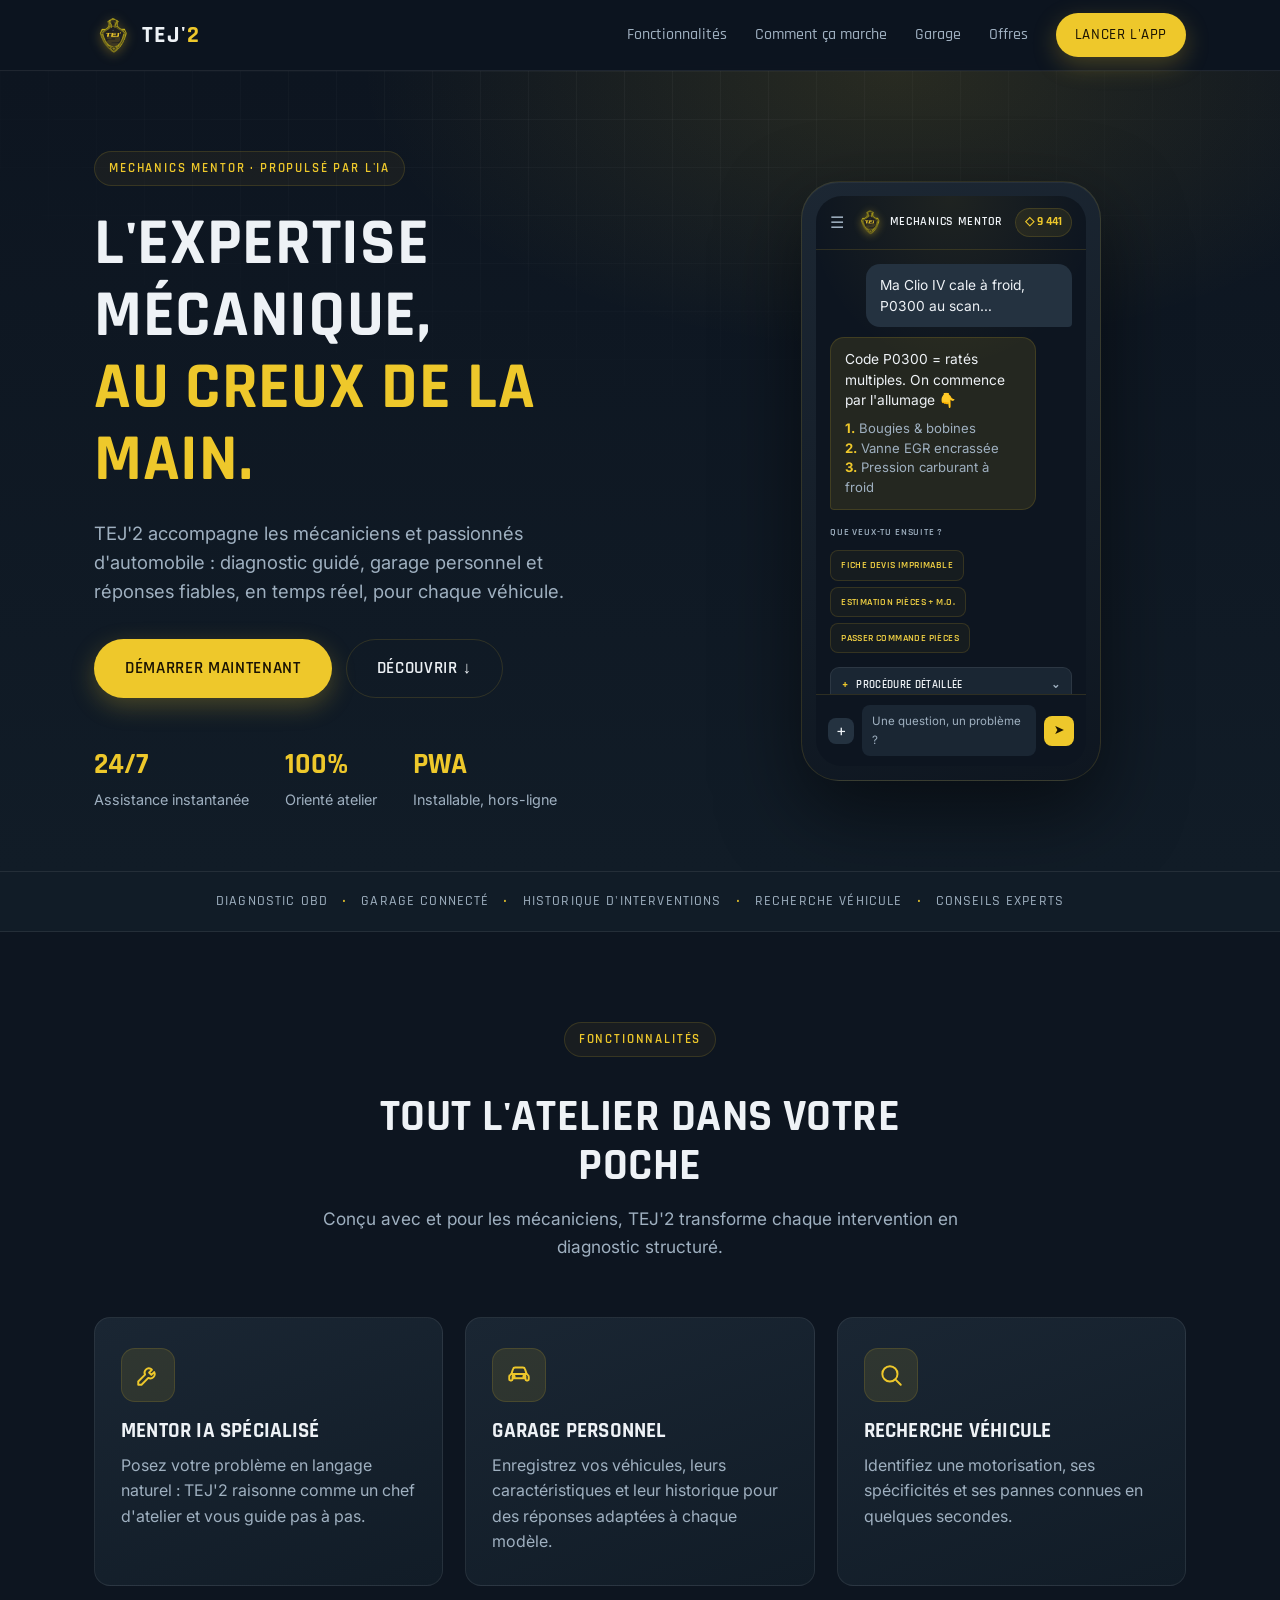
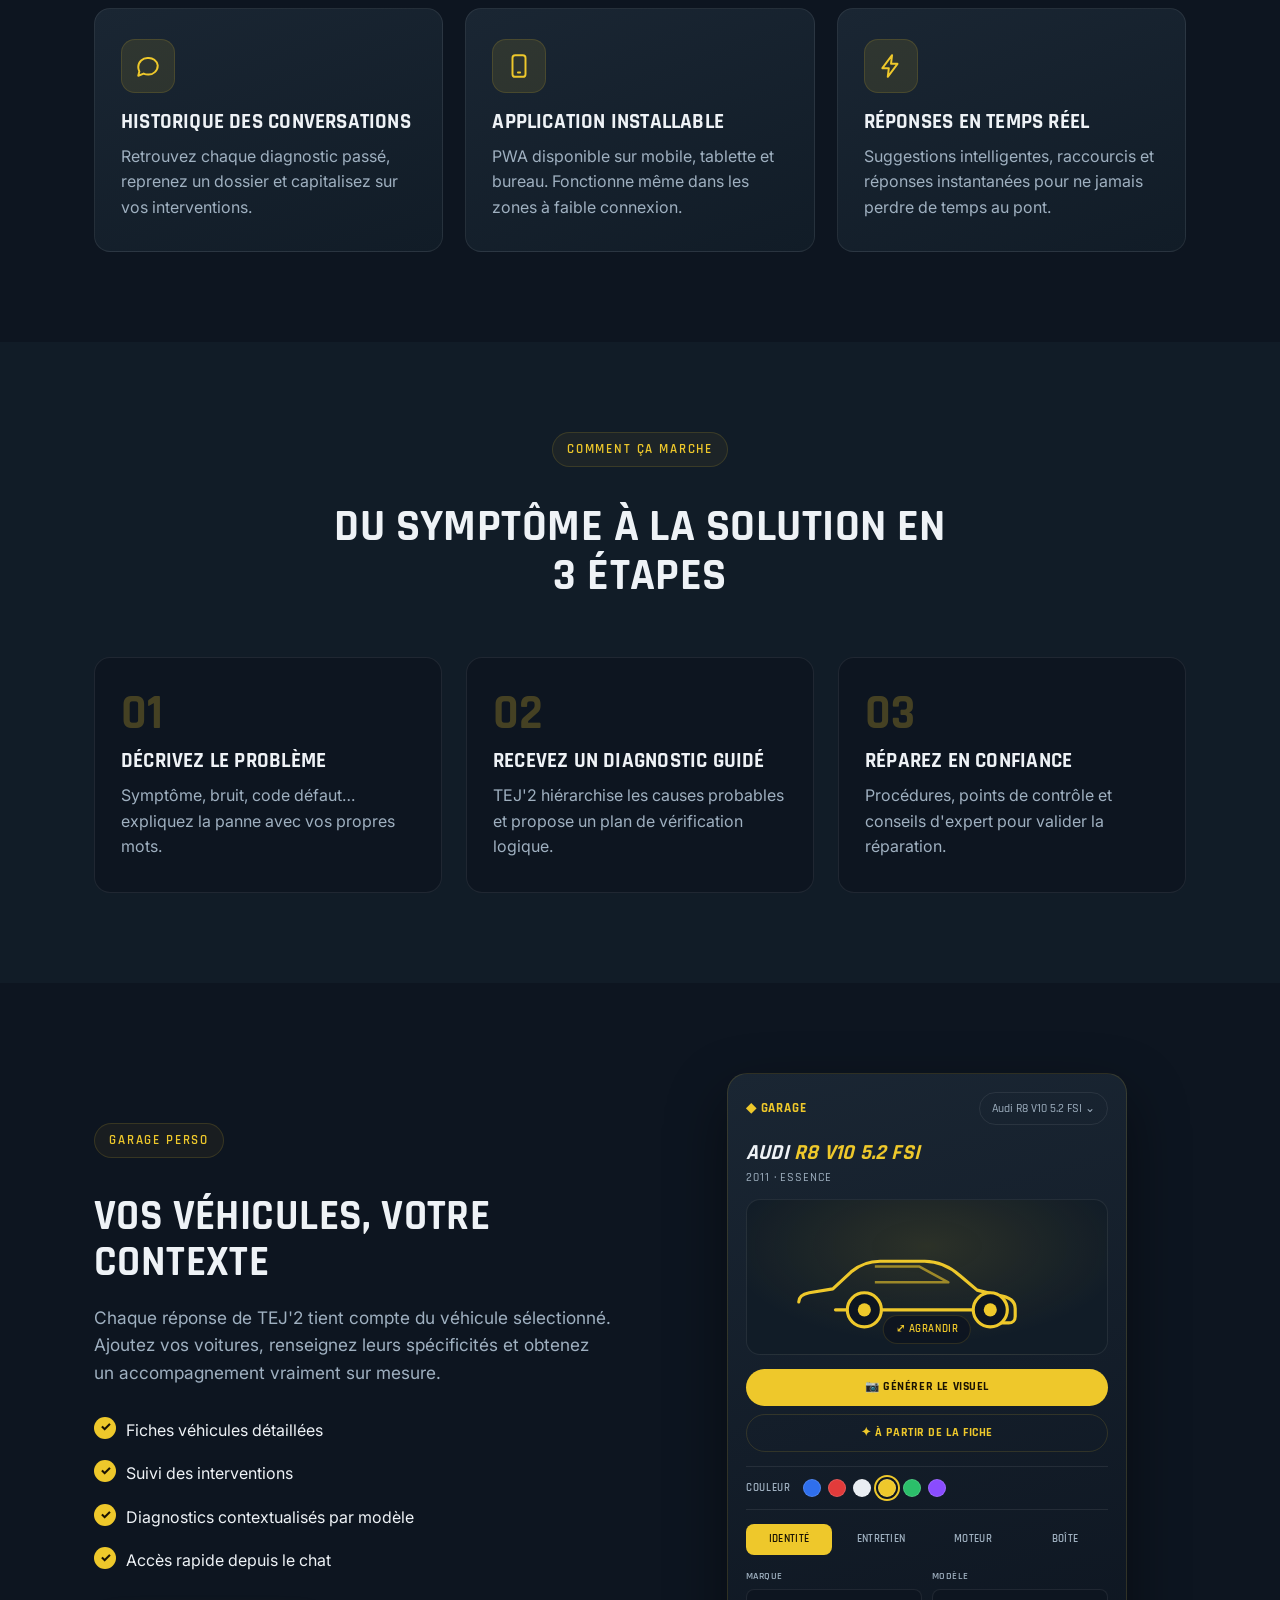
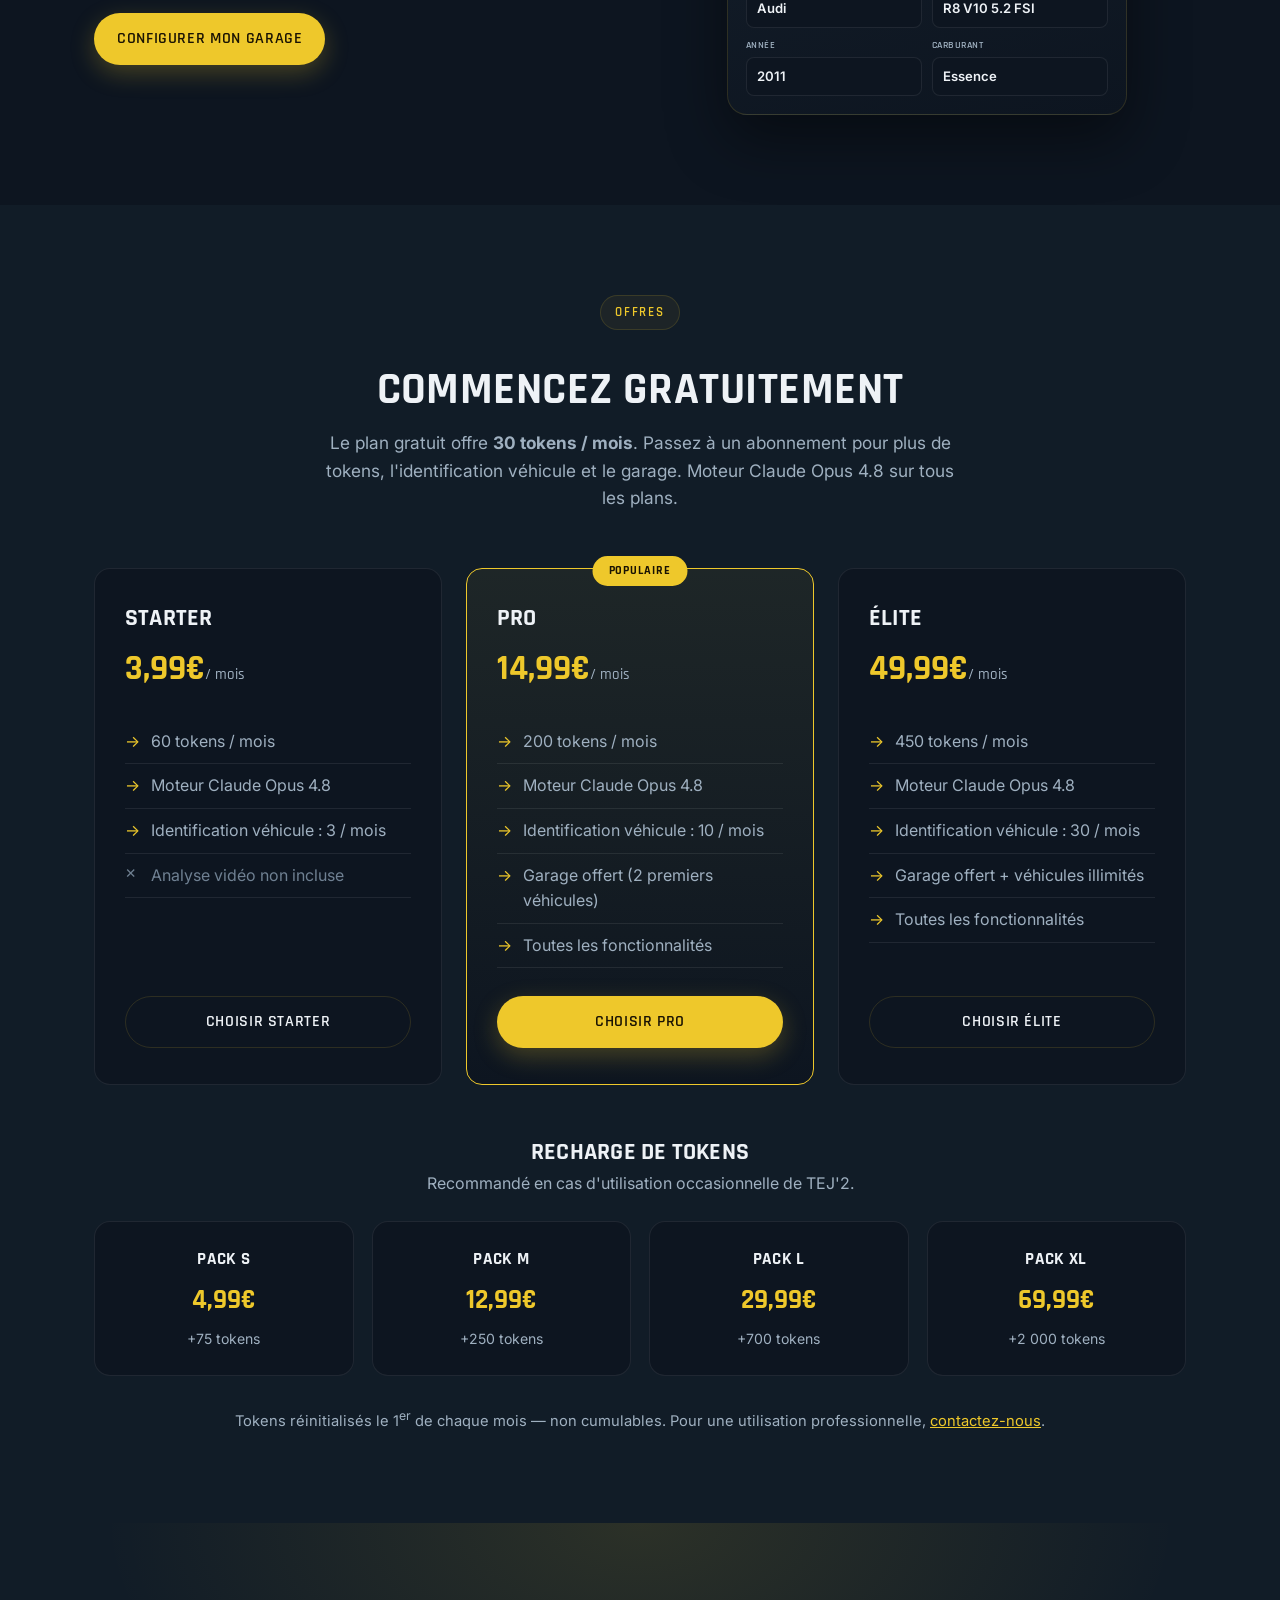
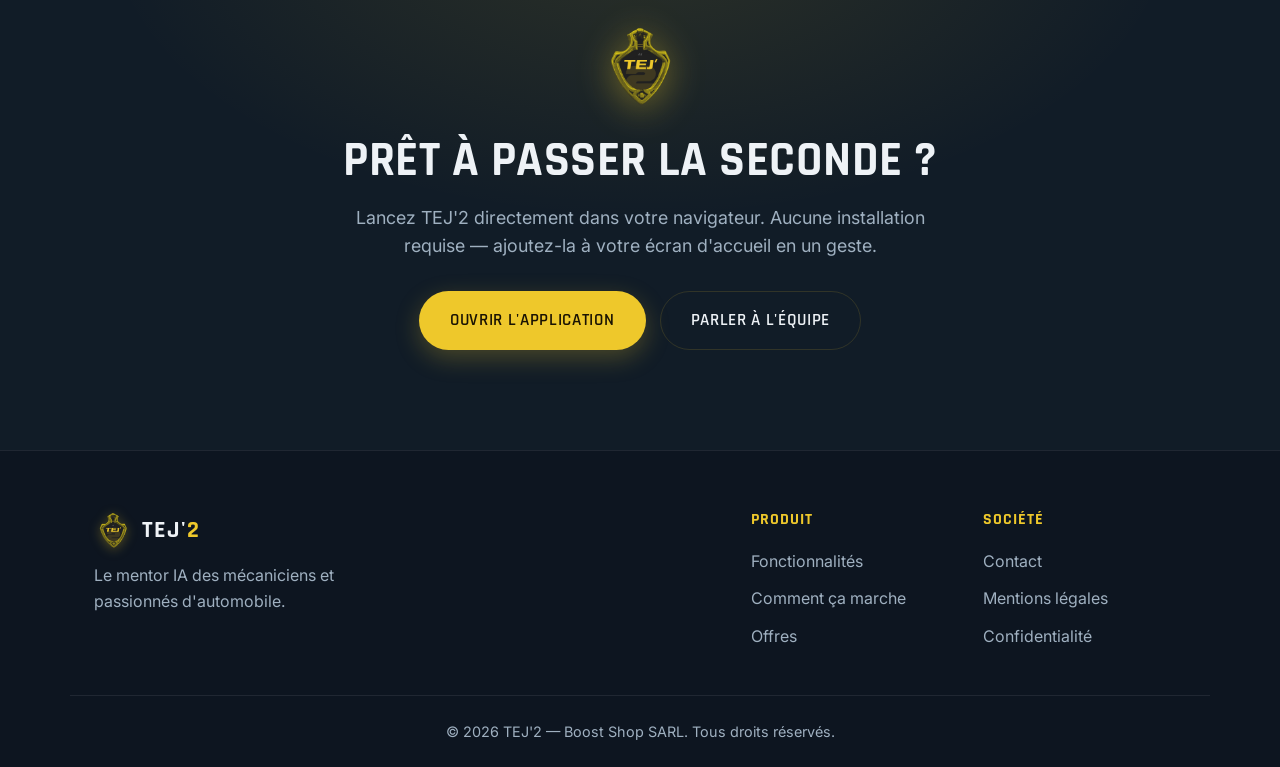
==== commit 0db5c501: "Garage : retire l'immatriculation de la méta véhicule Co-Authored-By: Claude Opus 4.8 (1M context) <" ====
--- a/docs/index.html
+++ b/docs/index.html
@@ -238,7 +238,7 @@
 
           <div class="garage-hero">
             <h4 class="gh-title">AUDI <span class="accent">R8 V10 5.2 FSI</span></h4>
-            <p class="gh-meta">2011 · Essence · BX-776-FJ</p>
+            <p class="gh-meta">2011 · Essence</p>
             <div class="gh-photo">
               <svg viewBox="0 0 220 90" fill="none" aria-hidden="true">
                 <path d="M12 64c0-4 3-6 8-7l18-3 14-13c6-5 13-8 22-8h34c10 0 19 4 27 11l13 11 16 4c8 1 13 4 13 10v6c0 3-2 5-5 5h-14" stroke="currentColor" stroke-width="2.4" stroke-linecap="round" stroke-linejoin="round"/>
